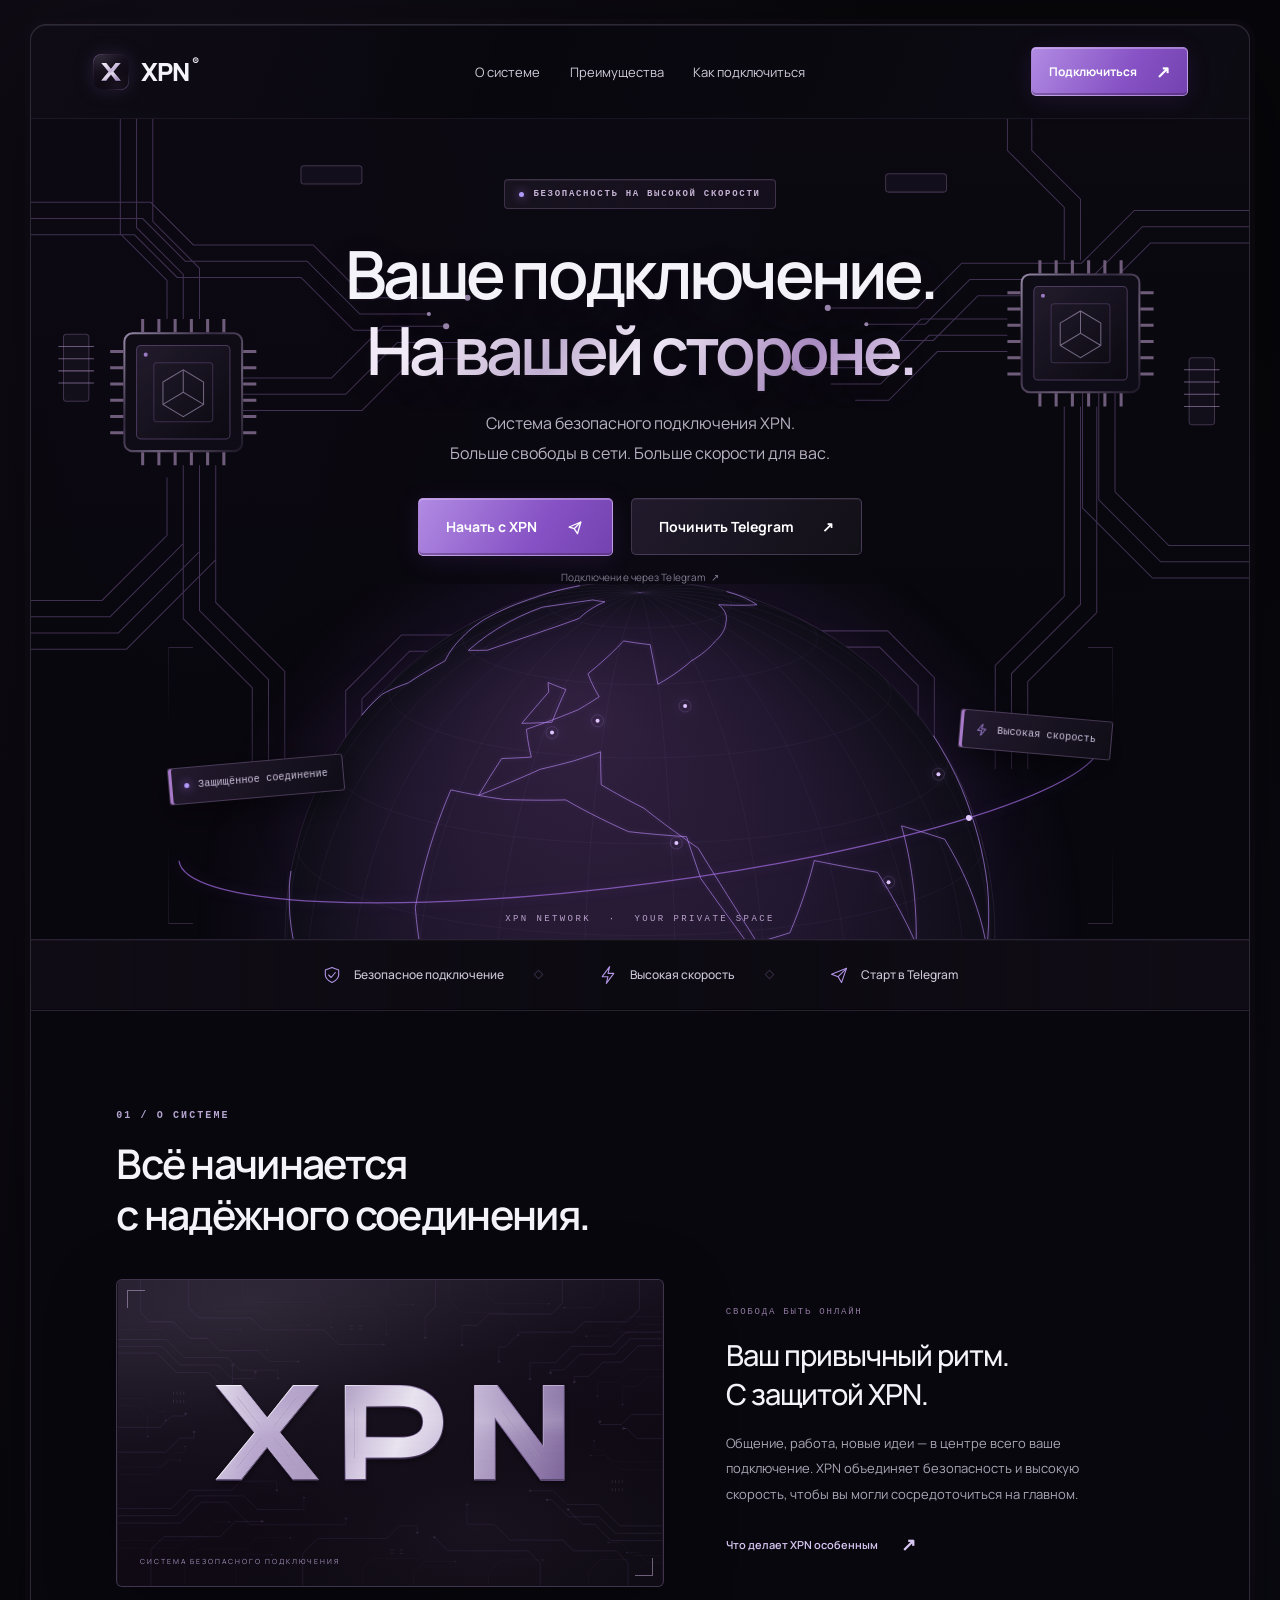
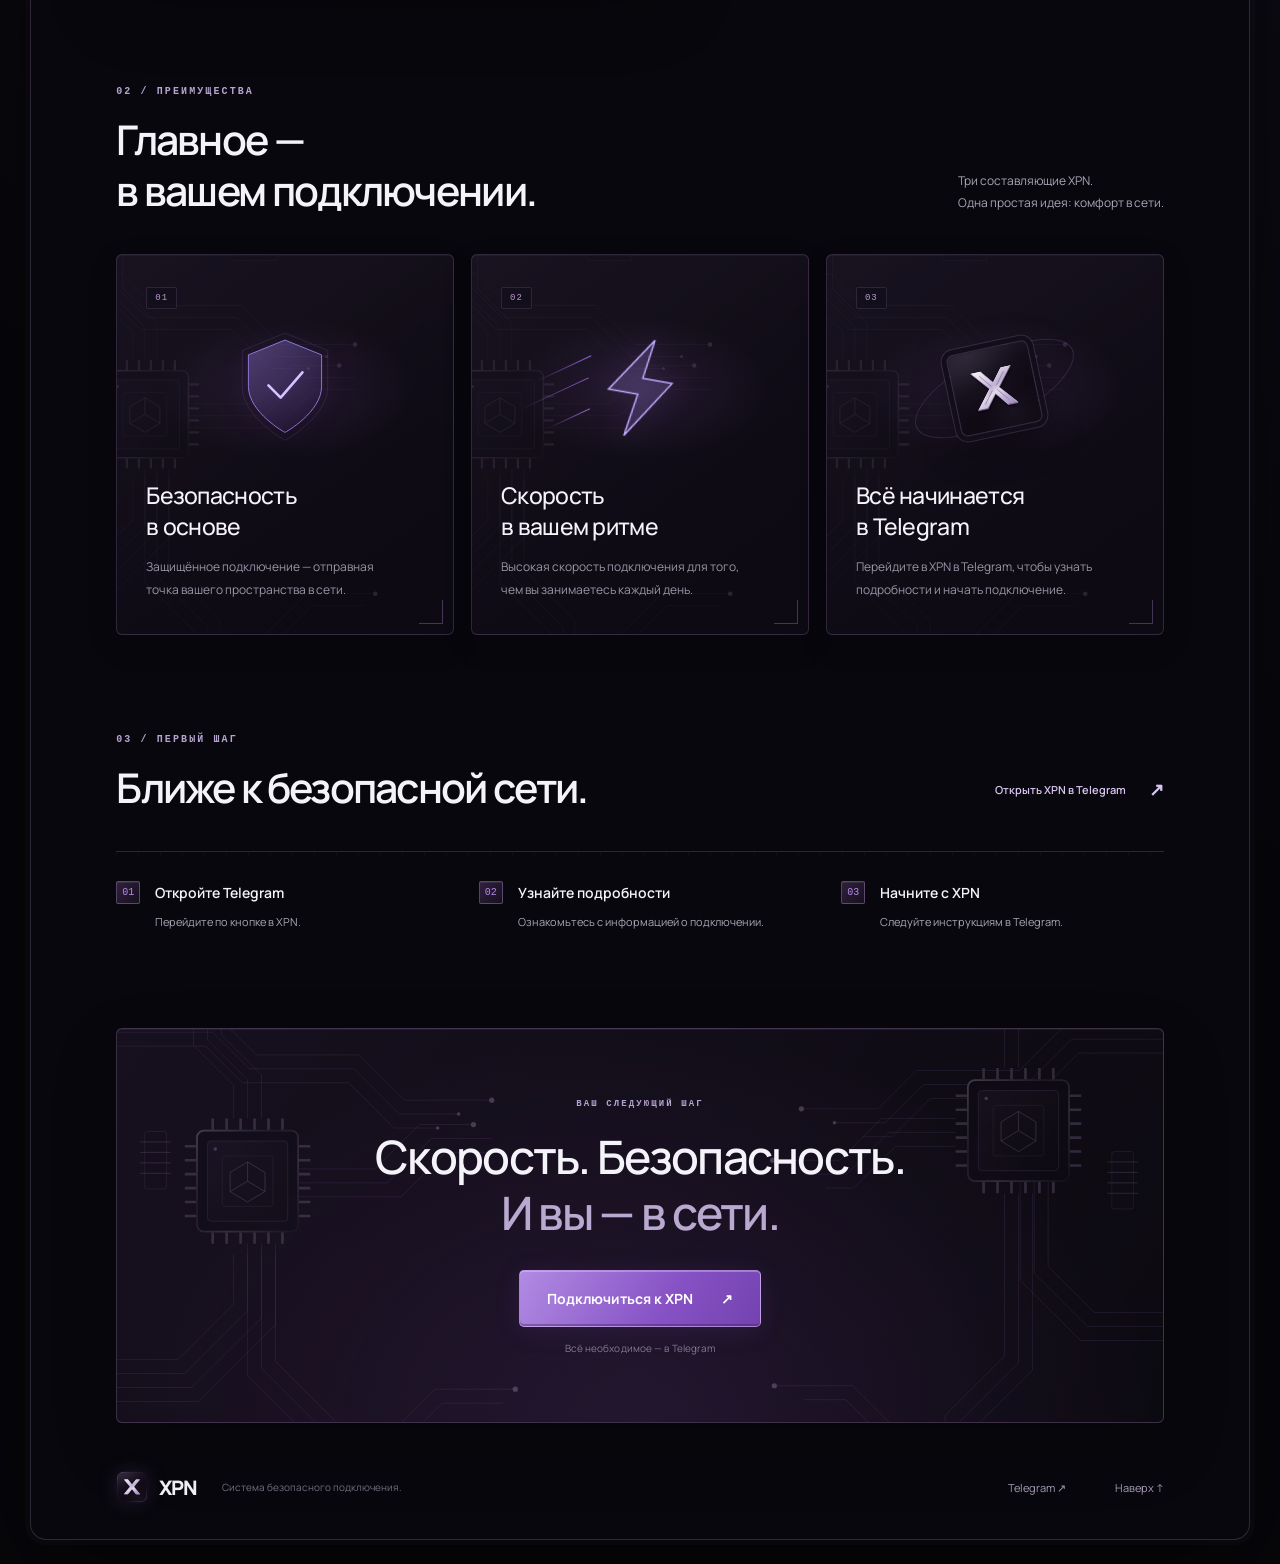
==== index.html @ 1f0e52b6 "Add titanium circuit-board styling and front-only globe orbit" ====
<!doctype html>
<html lang="ru">
<head>
  <meta charset="UTF-8">
  <meta name="viewport" content="width=device-width, initial-scale=1">
  <meta name="theme-color" content="#08080c">
  <meta name="description" content="XPN — система безопасного подключения с высокой скоростью. Узнайте больше и начните подключение в Telegram.">
  <title>XPN — безопасное подключение на высокой скорости</title>
  <link rel="icon" href="assets/xpn-icon.svg" type="image/svg+xml">
  <link rel="stylesheet" href="styles.css?v=20261101-circuit">
  <script src="app.js?v=20261101-circuit" defer></script>
</head>
<body>
  <a class="skip-link" href="#main">К содержимому</a>
  <div class="site-shell">
    <header class="header">
      <a class="brand" href="#" aria-label="XPN — на главную"><img src="assets/xpn-icon.svg" alt="" width="38" height="38"><span>XPN<span class="brand-dot">®</span></span></a>
      <nav class="nav" aria-label="Основная навигация">
        <a href="#about">О системе</a><a href="#features">Преимущества</a><a href="#start">Как подключиться</a>
      </nav>
      <a class="button button-small header-cta" href="https://t.me/XPN_PRIVATE_BOT?start=ref2_82XtyKxvrHxAdKYM02h9NQ" target="_blank" rel="noopener noreferrer">Подключиться <span aria-hidden="true">↗</span></a>
      <button class="menu-toggle" type="button" aria-expanded="false" aria-controls="mobile-nav" aria-label="Открыть меню"><span></span><span></span></button>
    </header>
    <nav id="mobile-nav" class="mobile-nav" aria-label="Мобильная навигация" hidden><a href="#about">О системе</a><a href="#features">Преимущества</a><a href="#start">Как подключиться</a><a href="https://t.me/XPN_PRIVATE_BOT?start=ref2_82XtyKxvrHxAdKYM02h9NQ" target="_blank" rel="noopener noreferrer">XPN в Telegram ↗</a></nav>
    <main id="main">
      <section class="hero" aria-labelledby="hero-title">
        <div class="hero-grid" aria-hidden="true"></div>
        <div class="hero-copy">
          <div class="eyebrow pill"><span class="status-dot"></span> БЕЗОПАСНОСТЬ НА ВЫСОКОЙ СКОРОСТИ</div>
          <h1 id="hero-title">Ваше подключение.<br><span>На вашей стороне.</span></h1>
          <p class="hero-description">Система безопасного подключения XPN.<br>Больше свободы в сети. Больше скорости для вас.</p>
          <div class="hero-actions">
          <a class="button hero-cta" href="https://t.me/XPN_PRIVATE_BOT?start=ref2_82XtyKxvrHxAdKYM02h9NQ" target="_blank" rel="noopener noreferrer">Начать с XPN <svg viewBox="0 0 24 24" fill="none" aria-hidden="true"><path d="m5 12 14-6-4 14-4-6-6-2Z" stroke="currentColor" stroke-width="1.6" stroke-linejoin="round"/><path d="m11 14 8-8" stroke="currentColor" stroke-width="1.6"/></svg></a>
          <a class="button hero-proxy-cta" href="tg://proxy?server=31.59.39.205&amp;port=443&amp;secret=ee203dc56cca8a05fd001700c13542172b6164646f6e732e6d6f7a696c6c612e6f7267">Починить Telegram <span aria-hidden="true">↗</span></a>
          </div>
          <span class="cta-caption">Подключение через Telegram <span aria-hidden="true">↗</span></span>
        </div>
        <div class="globe-scene" aria-hidden="true">
          <div class="globe-halo"></div><canvas id="globe"></canvas>
          <div class="connection-tag tag-left"><span class="status-dot"></span> Защищённое соединение</div>
          <div class="connection-tag tag-right"><svg viewBox="0 0 16 16" fill="none"><path d="m9 1-6 8h5l-1 6 6-8H8l1-6Z" stroke="currentColor" stroke-linejoin="round"/></svg> Высокая скорость</div>
          <div class="globe-coordinate">XPN NETWORK <span>·</span> YOUR PRIVATE SPACE</div>
        </div>
      </section>
      <div class="principles" aria-label="Ключевые особенности"><span><svg viewBox="0 0 24 24"><path d="M12 3 4 6v6c0 5 8 9 8 9s8-4 8-9V6l-8-3Z"/><path d="m8 12 3 3 5-6"/></svg>Безопасное подключение</span><span><svg viewBox="0 0 24 24"><path d="m14 2-9 12h7l-2 8 9-12h-7l2-8Z"/></svg>Высокая скорость</span><span><svg viewBox="0 0 24 24"><path d="m3 11 18-7-6 17-4-7-8-3Z"/><path d="m11 14 10-10"/></svg>Старт в Telegram</span></div>
      <section class="section about" id="about" aria-labelledby="about-title">
        <div class="section-heading"><span class="eyebrow">01 / О СИСТЕМЕ</span><h2 id="about-title">Всё начинается<br>с надёжного соединения.</h2></div>
        <div class="about-layout">
          <div class="brand-visual"><img src="assets/xpn-shop-telegram-16x9.svg" width="1920" height="1080" alt="Титановый логотип XPN на тёмной печатной плате с фиолетовыми акцентами" loading="lazy"><span class="visual-label">СИСТЕМА БЕЗОПАСНОГО ПОДКЛЮЧЕНИЯ</span></div>
          <div class="about-copy"><span class="small-index">СВОБОДА БЫТЬ ОНЛАЙН</span><h3>Ваш привычный ритм.<br>С защитой XPN.</h3><p>Общение, работа, новые идеи — в центре всего ваше подключение. XPN объединяет безопасность и высокую скорость, чтобы вы могли сосредоточиться на главном.</p><a class="text-link" href="#features">Что делает XPN особенным <span aria-hidden="true">↗</span></a></div>
        </div>
      </section>
      <section class="section features" id="features" aria-labelledby="features-title">
        <div class="section-top"><div><span class="eyebrow">02 / ПРЕИМУЩЕСТВА</span><h2 id="features-title">Главное —<br>в вашем подключении.</h2></div><p>Три составляющие XPN.<br>Одна простая идея: комфорт в сети.</p></div>
        <div class="feature-grid">
          <article class="feature-card"><span class="feature-number">01</span><div class="feature-art shield-art" aria-hidden="true"><svg viewBox="0 0 140 140" fill="none"><defs><linearGradient id="shield-fill" x1="35" y1="22" x2="115" y2="130" gradientUnits="userSpaceOnUse"><stop stop-color="#a38cf5" stop-opacity=".35"/><stop offset="1" stop-color="#503393" stop-opacity=".03"/></linearGradient></defs><path d="M70 15 112 32v36c0 30-42 53-42 53S28 98 28 68V32L70 15Z" fill="url(#shield-fill)" stroke="#9e80ed"/><path d="m51 67 14 14 25-29" stroke="#d4c4ff" stroke-width="3" stroke-linecap="round" stroke-linejoin="round"/><path d="m70 7 49 20v42c0 34-49 61-49 61S21 103 21 69V27L70 7Z" stroke="#695388" stroke-opacity=".3"/></svg></div><h3>Безопасность<br>в основе</h3><p>Защищённое подключение — отправная точка вашего пространства в сети.</p></article>
          <article class="feature-card"><span class="feature-number">02</span><div class="feature-art speed-art" aria-hidden="true"><span></span><span></span><span></span><svg viewBox="0 0 80 100" fill="none"><path d="M46 5 12 56h27l-6 39 35-54H41l5-36Z" fill="#a990f4" fill-opacity=".18" stroke="#baa5f7" stroke-width="1.4"/></svg></div><h3>Скорость<br>в вашем ритме</h3><p>Высокая скорость подключения для того, чем вы занимаетесь каждый день.</p></article>
          <article class="feature-card"><span class="feature-number">03</span><div class="feature-art telegram-art" aria-hidden="true"><div class="orbit-small"></div><img src="assets/xpn-icon-telegram.svg" alt="" width="80" height="80" loading="lazy"></div><h3>Всё начинается<br>в Telegram</h3><p>Перейдите в XPN в Telegram, чтобы узнать подробности и начать подключение.</p></article>
        </div>
      </section>
      <section class="section start" id="start" aria-labelledby="start-title">
        <div class="section-top"><div><span class="eyebrow">03 / ПЕРВЫЙ ШАГ</span><h2 id="start-title">Ближе к безопасной сети.</h2></div><a class="text-link" href="https://t.me/XPN_PRIVATE_BOT?start=ref2_82XtyKxvrHxAdKYM02h9NQ" target="_blank" rel="noopener noreferrer">Открыть XPN в Telegram <span aria-hidden="true">↗</span></a></div>
        <div class="steps"><div><span>01</span><h3>Откройте Telegram</h3><p>Перейдите по кнопке в XPN.</p></div><div><span>02</span><h3>Узнайте подробности</h3><p>Ознакомьтесь с информацией о подключении.</p></div><div><span>03</span><h3>Начните с XPN</h3><p>Следуйте инструкциям в Telegram.</p></div></div>
      </section>
      <section class="final-cta" aria-labelledby="final-title"><div class="cta-orbit" aria-hidden="true"></div><span class="eyebrow">ВАШ СЛЕДУЮЩИЙ ШАГ</span><h2 id="final-title">Скорость. Безопасность.<br><span>И вы — в сети.</span></h2><a class="button" href="https://t.me/XPN_PRIVATE_BOT?start=ref2_82XtyKxvrHxAdKYM02h9NQ" target="_blank" rel="noopener noreferrer">Подключиться к XPN <span aria-hidden="true">↗</span></a><span class="cta-caption">Всё необходимое — в Telegram</span></section>
    </main>
    <footer class="footer"><a class="brand" href="#" aria-label="XPN — на главную"><img src="assets/xpn-icon.svg" alt="" width="32" height="32"><span>XPN</span></a><p>Система безопасного подключения.</p><a href="https://t.me/XPNXPNXPN" target="_blank" rel="noopener noreferrer">Telegram <span aria-hidden="true">↗</span></a><a class="back-top" href="#">Наверх ↑</a></footer>
  </div>
</body>
</html>
---- styles.css ----
@import url('https://fonts.googleapis.com/css2?family=Manrope:wght@400;500;600;650;700;750;800&display=swap');
:root{color-scheme:dark;--bg:#08080c;--text:#f5f3fa;--muted:#aaa6b5;--purple:#9365f7;--line:rgba(255,255,255,.1)}
*{box-sizing:border-box}html{scroll-behavior:smooth;scroll-padding-top:35px}body{margin:0;background:var(--bg);color:var(--text);font-family:Manrope,Arial,sans-serif;font-size:15px;-webkit-font-smoothing:antialiased;background-image:radial-gradient(ellipse 50% 20% at 0 9%,#5b326024,transparent 75%),radial-gradient(ellipse 35% 25% at 100% 13%,#603d8c26,transparent 70%)}a{color:inherit;text-decoration:none}button{font:inherit}a,button{-webkit-tap-highlight-color:transparent}a:focus-visible,button:focus-visible{outline:2px solid #c9b3ff;outline-offset:6px}::selection{background:#7548b8;color:white}.site-shell{max-width:1456px;margin:28px auto;border:1px solid #ffffff30;border-radius:24px;overflow:hidden;background:#08080ce8}.header{height:94px;padding:0 5%;display:flex;align-items:center;justify-content:space-between;gap:26px;position:relative;z-index:5}.brand{display:inline-flex;align-items:center;gap:11px;font-size:25px;letter-spacing:-1px;font-weight:800}.brand img{object-fit:contain}.brand-dot{font-size:11px;vertical-align:top;margin-left:3px;letter-spacing:0}.nav{display:flex;gap:34px;font-size:13px;color:#d0cbd9}.nav a,.footer a,.text-link{transition:color .2s}.nav a:hover,.footer a:hover,.text-link:hover{color:#b99afa}.button{display:inline-flex;align-items:center;justify-content:center;gap:28px;padding:18px 27px;border:1px solid #b28aff;border-radius:9px;background:linear-gradient(115deg,#a271fc,#7944df);color:white;font-size:14px;font-weight:700;box-shadow:inset 0 1px #ffffff30,0 5px 35px #7139c624;transition:transform .2s,box-shadow .2s,background .2s;position:relative;z-index:1}.button:hover{transform:translateY(-2px);box-shadow:0 7px 36px #9866ff42;background:linear-gradient(115deg,#b486ff,#8954e8)}.button svg{width:20px;height:20px}.button-small{padding:12px 17px;font-size:12px;gap:19px;border-radius:7px}.button-small span{font-size:17px}.menu-toggle{display:none}.hero{position:relative;overflow:hidden;text-align:center;padding-top:51px;isolation:isolate}.hero:before{content:"";position:absolute;z-index:-1;inset:0;background:radial-gradient(ellipse 30% 27% at 18% 19%,#8a6aa320,transparent),radial-gradient(ellipse 35% 28% at 80% 35%,#7642c322,transparent)}.hero-grid{position:absolute;inset:0;z-index:-1;opacity:.45;background-image:linear-gradient(#a283c112 1px,transparent 1px),linear-gradient(90deg,#a283c112 1px,transparent 1px);background-size:82px 82px;mask-image:radial-gradient(ellipse at 50% 55%,black 0,transparent 76%)}.hero-copy{position:relative;z-index:2}.eyebrow{font-size:10px;font-weight:700;letter-spacing:2.1px;color:#b6a4d0;display:block}.pill{display:inline-flex;align-items:center;gap:9px;border:1px solid #b594e62b;padding:9px 14px;border-radius:30px;background:#20162960;font-size:9px;letter-spacing:1.7px}.status-dot{display:inline-block;width:5px;height:5px;flex-shrink:0;border-radius:100%;background:#b09afa;box-shadow:0 0 10px #ad79ff}.hero h1{margin:27px 20px 20px;font-size:clamp(43px,5.2vw,75px);letter-spacing:-3.7px;line-height:1.14;font-weight:650}.hero h1 span{background:linear-gradient(100deg,#eae4f5 15%,#c6b1e9 90%);background-clip:text;color:transparent}.hero-description{color:#b8b3c2;font-size:16px;line-height:1.9;margin:0 20px 26px;font-weight:400}.hero-cta{gap:28px}.cta-caption{display:block;font-size:10px;color:#827c90;margin-top:14px;letter-spacing:.1px}.cta-caption span{margin-left:4px}.globe-scene{height:355px;max-width:1050px;margin:0 auto;position:relative;z-index:1;pointer-events:none}.globe-halo{position:absolute;left:50%;top:3%;width:73%;height:120%;transform:translateX(-50%);background:radial-gradient(ellipse,#6d3acb2b 0,#542c7f12 50%,transparent 70%);filter:blur(15px)}#globe{position:absolute;width:100%;height:100%;inset:0;display:block}.connection-tag{position:absolute;display:flex;gap:9px;align-items:center;border:1px solid #ad8ade30;border-radius:7px;background:#111017bd;backdrop-filter:blur(10px);font-size:10px;color:#d0c6e1;padding:12px 15px;box-shadow:0 10px 35px #0008}.tag-left{left:5%;top:50%;transform:rotate(-5deg)}.tag-right{right:5%;top:37%;transform:rotate(5deg)}.connection-tag svg{width:13px;height:13px;color:#b596f5}.globe-coordinate{position:absolute;bottom:15px;left:0;width:100%;font-size:8px;letter-spacing:2.4px;color:#9b81b5}.globe-coordinate span{margin:0 10px;color:#b39bcf}.principles{border-block:1px solid var(--line);display:flex;justify-content:center;gap:8%;padding:25px 20px;background:#0e0b1590;position:relative;z-index:3}.principles>span{display:flex;align-items:center;gap:12px;font-size:12px;font-weight:500;color:#cdc7d8}.principles svg{width:20px;height:20px;fill:none;stroke:#b194e5;stroke-width:1.3;stroke-linecap:round;stroke-linejoin:round}.section{padding:99px 7% 0;scroll-margin-top:20px}.section h2{font-size:clamp(29px,3.2vw,43px);line-height:1.25;letter-spacing:-1.7px;font-weight:600;margin:17px 0 0}.section-heading{margin-bottom:39px}.about-layout{display:grid;grid-template-columns:1.25fr 1fr;gap:62px;align-items:center}.brand-visual{border:1px solid #98b6ce20;border-radius:14px;position:relative;overflow:hidden;background:#0c131a}.brand-visual img{width:100%;height:auto;display:block}.visual-label{position:absolute;bottom:20px;left:23px;color:#7f979d;font-size:7px;letter-spacing:2px}.small-index{font-size:9px;letter-spacing:1.8px;color:#8f789f}.about-copy h3{font-size:29px;line-height:1.35;font-weight:500;letter-spacing:-1px;margin:17px 0}.about-copy p{color:var(--muted);font-size:13px;line-height:1.95;max-width:370px}.text-link{display:inline-flex;gap:23px;align-items:center;font-size:11px;font-weight:600;color:#d7c6f2;padding:12px 0}.text-link span{font-size:18px}.section-top{display:flex;align-items:end;justify-content:space-between;gap:30px;margin-bottom:38px}.section-top>p{font-size:12px;color:var(--muted);line-height:1.8;margin:0 0 3px}.feature-grid{display:grid;grid-template-columns:repeat(3,1fr);gap:17px}.feature-card{position:relative;padding:29px 29px 32px;border:1px solid var(--line);border-radius:13px;background:linear-gradient(150deg,#18131e80,#0d0b1000 85%)}.feature-number{font-size:9px;letter-spacing:1px;color:#6d617b}.feature-art{height:154px;position:relative;display:flex;align-items:center;justify-content:center;margin:2px 0 15px;background:radial-gradient(ellipse,#7e43cf17,transparent 67%)}.shield-art>svg{width:122px;height:122px;filter:drop-shadow(0 6px 16px #8c46d520)}.feature-card h3{font-size:23px;line-height:1.35;font-weight:500;letter-spacing:-.7px;margin:0 0 14px}.feature-card p{font-size:12px;line-height:1.9;color:#9c95a7;margin:0;max-width:260px}.speed-art>svg{height:110px;transform:rotate(10deg);filter:drop-shadow(0 0 12px #a27af64d)}.speed-art>span{position:absolute;width:46px;height:1px;left:15%;background:linear-gradient(90deg,transparent,#9064cf);transform:rotate(-25deg)}.speed-art>span:nth-child(1){top:37%;left:12%;width:60px}.speed-art>span:nth-child(2){top:53%;left:6%;width:74px}.speed-art>span:nth-child(3){top:69%;left:16%}.telegram-art img{width:83px;height:83px;border-radius:19px;transform:rotate(-12deg);box-shadow:0 8px 24px #0006;border:1px solid #afa1c42b}.orbit-small{position:absolute;width:175px;height:67px;border:1px solid #79529650;border-radius:50%;transform:rotate(-27deg)}.steps{display:grid;grid-template-columns:repeat(3,1fr);gap:40px;border-top:1px solid var(--line);padding-top:27px}.steps>div{position:relative;padding-left:39px}.steps>div>span{position:absolute;left:0;top:2px;font-size:10px;color:#b58be7;border:1px solid #8960ad55;padding:5px;border-radius:5px}.steps h3{font-size:14px;font-weight:600;margin:4px 0 10px}.steps p{font-size:11px;line-height:1.8;color:var(--muted);margin:0}.final-cta{text-align:center;position:relative;overflow:hidden;margin:96px 7% 0;padding:70px 15px 67px;border:1px solid #aa80e32b;border-radius:16px;background:radial-gradient(ellipse at 50% 100%,#66319740,transparent 70%),linear-gradient(120deg,#14101b,#0e0b14);isolation:isolate}.final-cta h2{font-size:clamp(31px,3.6vw,48px);line-height:1.22;font-weight:550;letter-spacing:-1.7px;margin:20px 0 29px}.final-cta h2 span{color:#b9a8cf}.final-cta .eyebrow{font-size:9px}.cta-orbit{position:absolute;z-index:-1;width:120%;height:140px;border:1px solid #9b66df17;border-radius:50%;left:-10%;top:37%;transform:rotate(-20deg)}.cta-orbit:after{content:"";position:absolute;inset:20px -40px -20px;border:1px solid #9b66df0e;border-radius:50%}.footer{display:flex;align-items:center;gap:25px;padding:47px 7% 35px}.footer .brand{font-size:20px}.footer p{color:#777080;font-size:10px;margin-right:auto}.footer>a:not(.brand){font-size:11px;color:#aba0bb}.footer .back-top{margin-left:24px}.skip-link{position:fixed;top:-100px;left:20px;background:#9262dc;padding:12px;z-index:100}.skip-link:focus{top:10px}.mobile-nav[hidden]{display:none}
@media(min-width:1550px){.site-shell{margin:38px auto}.hero{padding-top:63px}.globe-scene{height:385px}}
@media(max-width:1500px){.site-shell{margin:24px 30px}}
@media(max-width:1050px){.nav{gap:22px;font-size:11px}.header{padding-inline:5%}.hero h1{font-size:60px;letter-spacing:-2.8px}.about-layout{gap:32px}.about-copy h3{font-size:25px}.feature-card{padding:25px 22px}.section{padding-top:80px}.section h2{font-size:36px}.feature-card h3{font-size:21px}.globe-scene{height:330px}.tag-left{left:3%}.tag-right{right:3%}.principles{gap:6%}.principles>span{font-size:10px}.steps{gap:20px}.steps h3{font-size:12px}}
@media(max-width:760px){.site-shell{margin:12px;border-radius:18px}.header{height:77px;padding-inline:21px;gap:15px}.brand{font-size:23px;gap:8px}.brand img{width:33px;height:33px}.nav{display:none}.header-cta{margin-left:auto;padding:10px 12px;font-size:10px;gap:10px}.menu-toggle{display:flex;flex-direction:column;align-items:center;justify-content:center;gap:6px;background:none;color:white;border:1px solid #ffffff20;border-radius:7px;width:35px;height:35px;cursor:pointer;padding:7px}.menu-toggle span{width:16px;height:1px;background:currentColor;transition:transform .2s}.menu-toggle[aria-expanded="true"] span:first-child{transform:translateY(3.5px) rotate(45deg)}.menu-toggle[aria-expanded="true"] span:last-child{transform:translateY(-3.5px) rotate(-45deg)}.mobile-nav{display:flex;flex-direction:column;gap:0;border-block:1px solid var(--line);padding:8px 23px 14px;background:#100c17}.mobile-nav a{padding:12px 0;font-size:13px}.hero{padding-top:35px}.pill{font-size:7px;letter-spacing:1.05px;padding:8px 10px;gap:7px}.hero h1{font-size:clamp(33px,7.2vw,51px);letter-spacing:-1.8px;margin:24px 12px 19px;line-height:1.2}.hero-description{font-size:12px;line-height:1.9;margin-inline:12px;margin-bottom:23px}.button{padding:15px 21px;font-size:12px;gap:24px}.header-cta{padding:10px 12px;font-size:10px;gap:10px}.cta-caption{font-size:9px;margin-top:12px}.globe-scene{height:268px;margin-top:6px;width:130%;max-width:none;left:-15%}.connection-tag{font-size:7px;padding:8px 9px;gap:6px;border-radius:5px}.tag-left{top:52%;left:13%}.tag-right{top:34%;right:13%}.globe-coordinate{bottom:14px;font-size:6px;letter-spacing:1.6px}.principles{gap:10px;padding:19px 12px;justify-content:space-around;align-items:start}.principles>span{font-size:8px;line-height:1.6;gap:6px;flex-direction:column;text-align:center}.principles svg{width:18px;height:18px}.section{padding:64px 23px 0}.eyebrow{font-size:8px;letter-spacing:1.7px}.section h2{font-size:30px;letter-spacing:-1.3px;margin-top:15px}.section-heading{margin-bottom:27px}.about-layout{grid-template-columns:1fr;gap:29px}.about-copy h3{font-size:25px;margin:13px 0}.about-copy p{font-size:12px;max-width:100%;margin-bottom:10px}.visual-label{font-size:6px;left:16px;bottom:15px;letter-spacing:1.6px}.section-top{display:block;margin-bottom:28px}.section-top>p{margin-top:17px;font-size:11px}.feature-grid{grid-template-columns:1fr;gap:13px}.feature-card{padding:24px;min-height:206px;overflow:hidden}.feature-number{display:block;margin-bottom:28px}.feature-art{position:absolute;right:8px;top:22px;width:42%;height:130px;margin:0}.feature-card h3{font-size:22px;max-width:60%;margin:0 0 14px;position:relative}.feature-card p{font-size:11px;max-width:87%;position:relative}.shield-art>svg{width:90px;height:105px}.speed-art>svg{height:86px}.speed-art>span{width:35px!important;left:0!important}.telegram-art img{width:65px;height:65px}.orbit-small{width:120px;height:47px}.steps{grid-template-columns:1fr;gap:25px;padding-top:24px}.steps>div{padding-left:45px}.steps h3{font-size:14px}.steps p{font-size:11px}.start .text-link{margin-top:12px}.final-cta{margin:62px 20px 0;padding:50px 10px;border-radius:12px}.final-cta h2{font-size:30px;letter-spacing:-1.3px;margin:20px 0 25px}.final-cta .eyebrow{font-size:7px}.footer{padding:32px 23px 27px;gap:18px;flex-wrap:wrap}.footer p{width:calc(100% - 110px);margin:0;font-size:9px}.footer .brand{font-size:21px}.footer>a:not(.brand){font-size:10px}.footer .back-top{margin-left:auto}.footer .brand img{width:29px;height:29px}}
@media(prefers-reduced-motion:reduce){html{scroll-behavior:auto}*,*:before,*:after{transition:none!important;animation:none!important}}

/* Preserve SVG proportions and keep illustrations clear at small widths. */
.brand img{aspect-ratio:1;flex-shrink:0}.brand-visual{aspect-ratio:16/9;border-color:#a589d42b;background:#100c18}.brand-visual img{height:100%;object-fit:contain}.visual-label{color:#a590bd}.telegram-art img{object-fit:contain;aspect-ratio:1}.feature-art>svg{display:block;max-width:100%}
@media(max-width:760px){.feature-card h3{font-size:clamp(18px,5.5vw,22px);max-width:65%}.feature-art{width:32%;right:12px}.feature-card p{max-width:100%}.telegram-art img{width:64px;height:64px}}

/* Equal side columns keep the navigation on the page's true centerline. */
@media(min-width:761px){
  .header{display:grid;grid-template-columns:minmax(0,1fr) auto minmax(0,1fr);gap:16px}
  .header>.brand{justify-self:start}
  .header-cta{justify-self:end;white-space:nowrap}
  .nav{justify-self:center;align-items:center;gap:clamp(18px,2.3vw,34px)}
  .nav a{display:inline-flex;align-items:center;justify-content:center;min-height:44px;line-height:20px;white-space:nowrap}
}

.hero-actions{display:flex;justify-content:center;align-items:center;gap:16px;flex-wrap:wrap;margin:0 20px}
.hero-proxy-cta{background:linear-gradient(115deg,#191522,#100e16);border-color:#ffffff35;box-shadow:inset 0 1px #ffffff14}
.hero-proxy-cta:hover{background:linear-gradient(115deg,#292039,#17131f);border-color:#b28aff}

/* Titanium hardware surfaces and etched circuit paths. */
:root{--bg:#07070b;--line:rgba(174,143,207,.17)}
body{background-color:#07070b;background-image:radial-gradient(ellipse at 15% 5%,#38234538,transparent 45%),radial-gradient(ellipse at 95% 45%,#211b3b33,transparent 45%)}
.site-shell{border-color:#b8a4cc36;border-radius:16px;background:#09080edb;box-shadow:0 0 0 5px #17121d45,0 35px 120px #0008,inset 0 1px #e7dcf818}
.header{border-bottom:1px solid #aa88c51a;background:linear-gradient(110deg,#b59dc308,transparent 40%,#8060a00a)}
.brand img{filter:drop-shadow(0 0 9px #a077d02b)}
.nav a{position:relative}
.nav a:after{content:"";position:absolute;bottom:2px;left:50%;width:0;height:1px;background:#c6a0f3;box-shadow:0 0 9px #b47fee;transition:width .25s,left .25s}
.nav a:hover:after{width:100%;left:0}
.hero{padding-top:60px}
.hero:before{background:radial-gradient(ellipse 36% 45% at 50% 85%,#76449c24,transparent 85%),linear-gradient(180deg,#19111f33,transparent 65%)}
.hero-grid{background-image:url('assets/circuit-board.svg');background-size:100% auto;background-position:center top;background-repeat:no-repeat;opacity:.8;mask-image:linear-gradient(#000 0%,#000 70%,transparent 100%)}
.hero h1{font-weight:600;text-shadow:0 2px 0 #d9cce508,0 12px 60px #a679ce15}
.hero h1 span{background-image:linear-gradient(120deg,#f3edf8 12%,#c1b0d1 36%,#f4eff9 51%,#a78bbf 78%,#e7d9f3);background-clip:text}
.pill{border-radius:4px;border-color:#a68abe45;background:linear-gradient(110deg,#a687b916,#17101fd9);box-shadow:inset 0 1px #ffffff0d;color:#c4b2d4}
.eyebrow,.small-index,.feature-number,.globe-coordinate{font-family:Consolas,'Courier New',monospace}
.button{border-radius:5px;background:linear-gradient(120deg,#b18be3,#8651c4 62%,#7443b0);border-color:#d3b4f18c;box-shadow:inset 0 1px #f7e9ff50,inset 0 -2px #35204460,0 4px 24px #8b4bce25}
.button:hover{background:linear-gradient(120deg,#c09be9,#9b66d8 62%,#8550be);box-shadow:inset 0 1px #fff6,0 7px 30px #aa6ae13b}
.hero-actions{gap:18px;padding-top:3px}
.hero-proxy-cta{border-color:#aa8cc14d;background:linear-gradient(120deg,#211a2c,#121017);box-shadow:inset 0 1px #d8c2ef12}
.hero-proxy-cta:hover{background:linear-gradient(120deg,#30253f,#1d1627)}
.globe-scene:before{content:"";position:absolute;inset:18% 5% 4%;border-inline:1px solid #c49bdf1c;background:linear-gradient(#ac83ce3d,#ac83ce3d) left top/24px 1px no-repeat,linear-gradient(#ac83ce3d,#ac83ce3d) right top/24px 1px no-repeat,linear-gradient(#ac83ce3d,#ac83ce3d) left bottom/24px 1px no-repeat,linear-gradient(#ac83ce3d,#ac83ce3d) right bottom/24px 1px no-repeat;mask-image:linear-gradient(#000,transparent 30%,transparent 70%,#000)}
.connection-tag{border-radius:3px;background:linear-gradient(120deg,#251b31eb,#100d17eb);border-color:#ad8cc350;box-shadow:inset 3px 0 #a879c9,0 10px 30px #0006;font-family:Consolas,'Courier New',monospace;letter-spacing:.2px}
.globe-coordinate{color:#baa2cc;font-size:9px}
.principles{background:linear-gradient(90deg,#1b142066,#0c0a11,#1b142066);box-shadow:inset 0 1px #e6d3f508,inset 0 -1px #0008}
.principles>span{position:relative}
.principles>span:after{content:"";height:5px;width:5px;border:1px solid #9c7ab747;position:absolute;right:-38px;transform:rotate(45deg)}
.principles>span:last-child:after{display:none}
.brand-visual{border-radius:6px;border-color:#b195c74d;box-shadow:0 15px 70px #0005,inset 0 0 0 4px #cab4da08}
.brand-visual:after{content:"";position:absolute;inset:10px;pointer-events:none;background:linear-gradient(#cbb4dd,#cbb4dd) left top/18px 1px no-repeat,linear-gradient(#cbb4dd,#cbb4dd) left top/1px 18px no-repeat,linear-gradient(#cbb4dd,#cbb4dd) right bottom/18px 1px no-repeat,linear-gradient(#cbb4dd,#cbb4dd) right bottom/1px 18px no-repeat;opacity:.5}
.feature-card{isolation:isolate;overflow:hidden;border-radius:6px;border-color:#aa8bc037;background:linear-gradient(145deg,#201828b8,#0d0a13 80%);box-shadow:inset 0 1px #dcc8ed0c,0 10px 30px #0002;transition:border-color .25s,transform .25s,box-shadow .25s}
.feature-card:before{content:"";position:absolute;inset:0;background:url('assets/circuit-board.svg') 15% 42%/900px auto;opacity:.17;pointer-events:none;z-index:-1}
.feature-card:after{content:"";position:absolute;right:10px;bottom:10px;width:23px;height:23px;border-right:1px solid #a783c75c;border-bottom:1px solid #a783c75c;pointer-events:none}
.feature-card:hover{transform:translateY(-4px);border-color:#b08dd578;box-shadow:inset 0 1px #dcc8ed1c,0 15px 40px #0005}
.feature-number{display:inline-block;padding:5px 8px;border:1px solid #b08dc02b;border-radius:2px;color:#b79cc9;background:#110d1880}
.feature-art{background:radial-gradient(ellipse,#a56ad521,transparent 65%)}
.telegram-art img{border-radius:7px;box-shadow:0 0 0 5px #120d1a,0 0 0 6px #9a7caf3b,0 12px 35px #0008}
.steps{border-top-color:#aa8bc03a;background:linear-gradient(90deg,#b292c70e 1px,transparent 1px) 0 0/22px 3px repeat-x}
.steps>div>span{border-radius:2px;border-color:#b593ca60;background:linear-gradient(130deg,#30203e,#17101f);box-shadow:inset 0 1px #ffffff15;font-family:Consolas,monospace}
.final-cta{border-radius:6px;border-color:#b08bc247;background:radial-gradient(ellipse at 50% 100%,#73409830,transparent 70%),linear-gradient(120deg,#17101f,#0c0a11);box-shadow:inset 0 1px #decced12,0 25px 65px #0003}
.final-cta:before{content:"";position:absolute;inset:0;background:url('assets/circuit-board.svg') center/cover;opacity:.3;z-index:-1;pointer-events:none}
.cta-orbit{opacity:.25}
.status-dot{animation:signal-glow 3.5s ease-in-out infinite}
@keyframes signal-glow{0%,100%{box-shadow:0 0 6px #ad79ff80}50%{box-shadow:0 0 14px #c5a0ff}}
@media(max-width:1050px){.hero-grid{background-size:auto 610px;opacity:.55}.principles>span:after{right:-25px}}
@media(max-width:760px){
 .site-shell{border-radius:10px}.hero{padding-top:35px}.hero-grid{background-size:auto 500px;opacity:.35;mask-image:linear-gradient(#000 0%,#000 55%,transparent)}
 .hero-actions{gap:16px;margin-inline:24px}.hero-actions .button{min-width:210px}.hero h1{font-size:clamp(33px,7.2vw,51px)}
 .principles>span:after{display:none}.feature-number{padding:3px 6px;margin-bottom:20px}.connection-tag{letter-spacing:0}.globe-coordinate{font-size:6px}
 .feature-card:hover{transform:none}.feature-card:before{opacity:.13}.brand-visual{border-radius:5px}
}
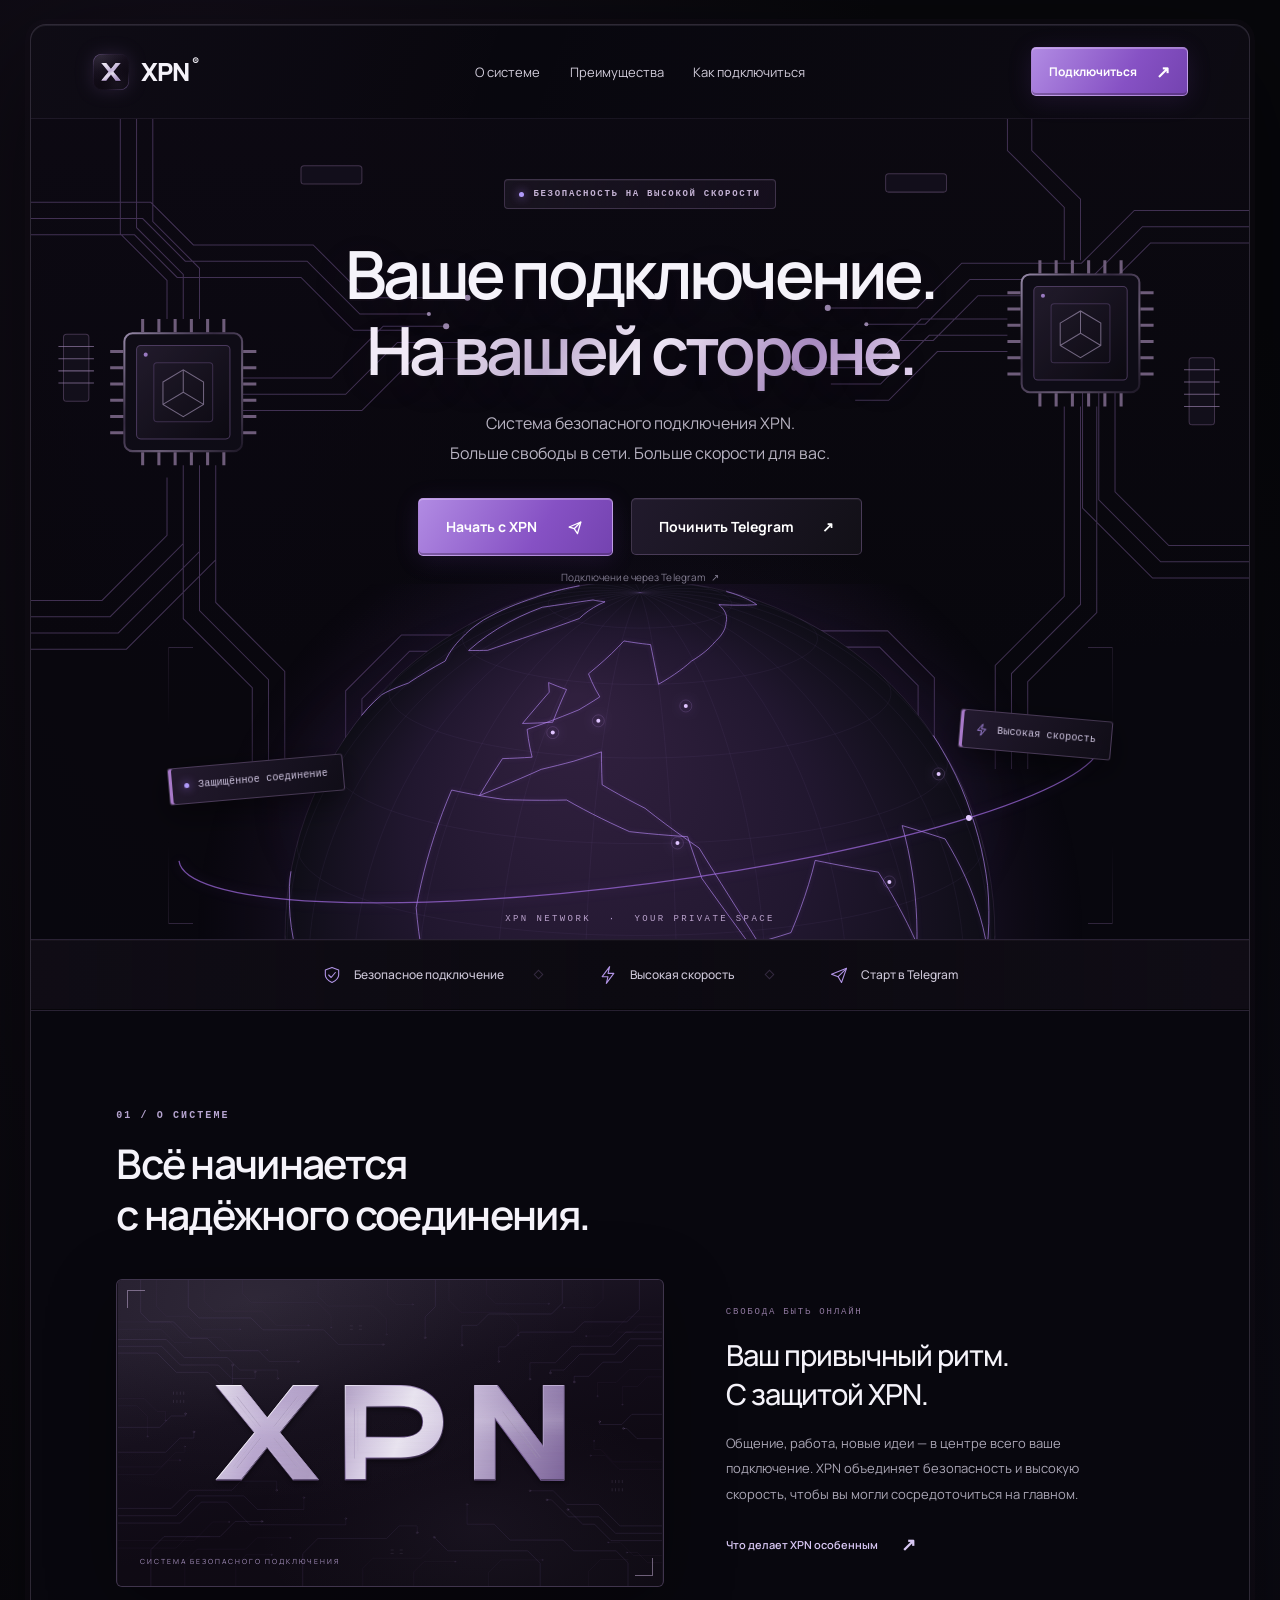
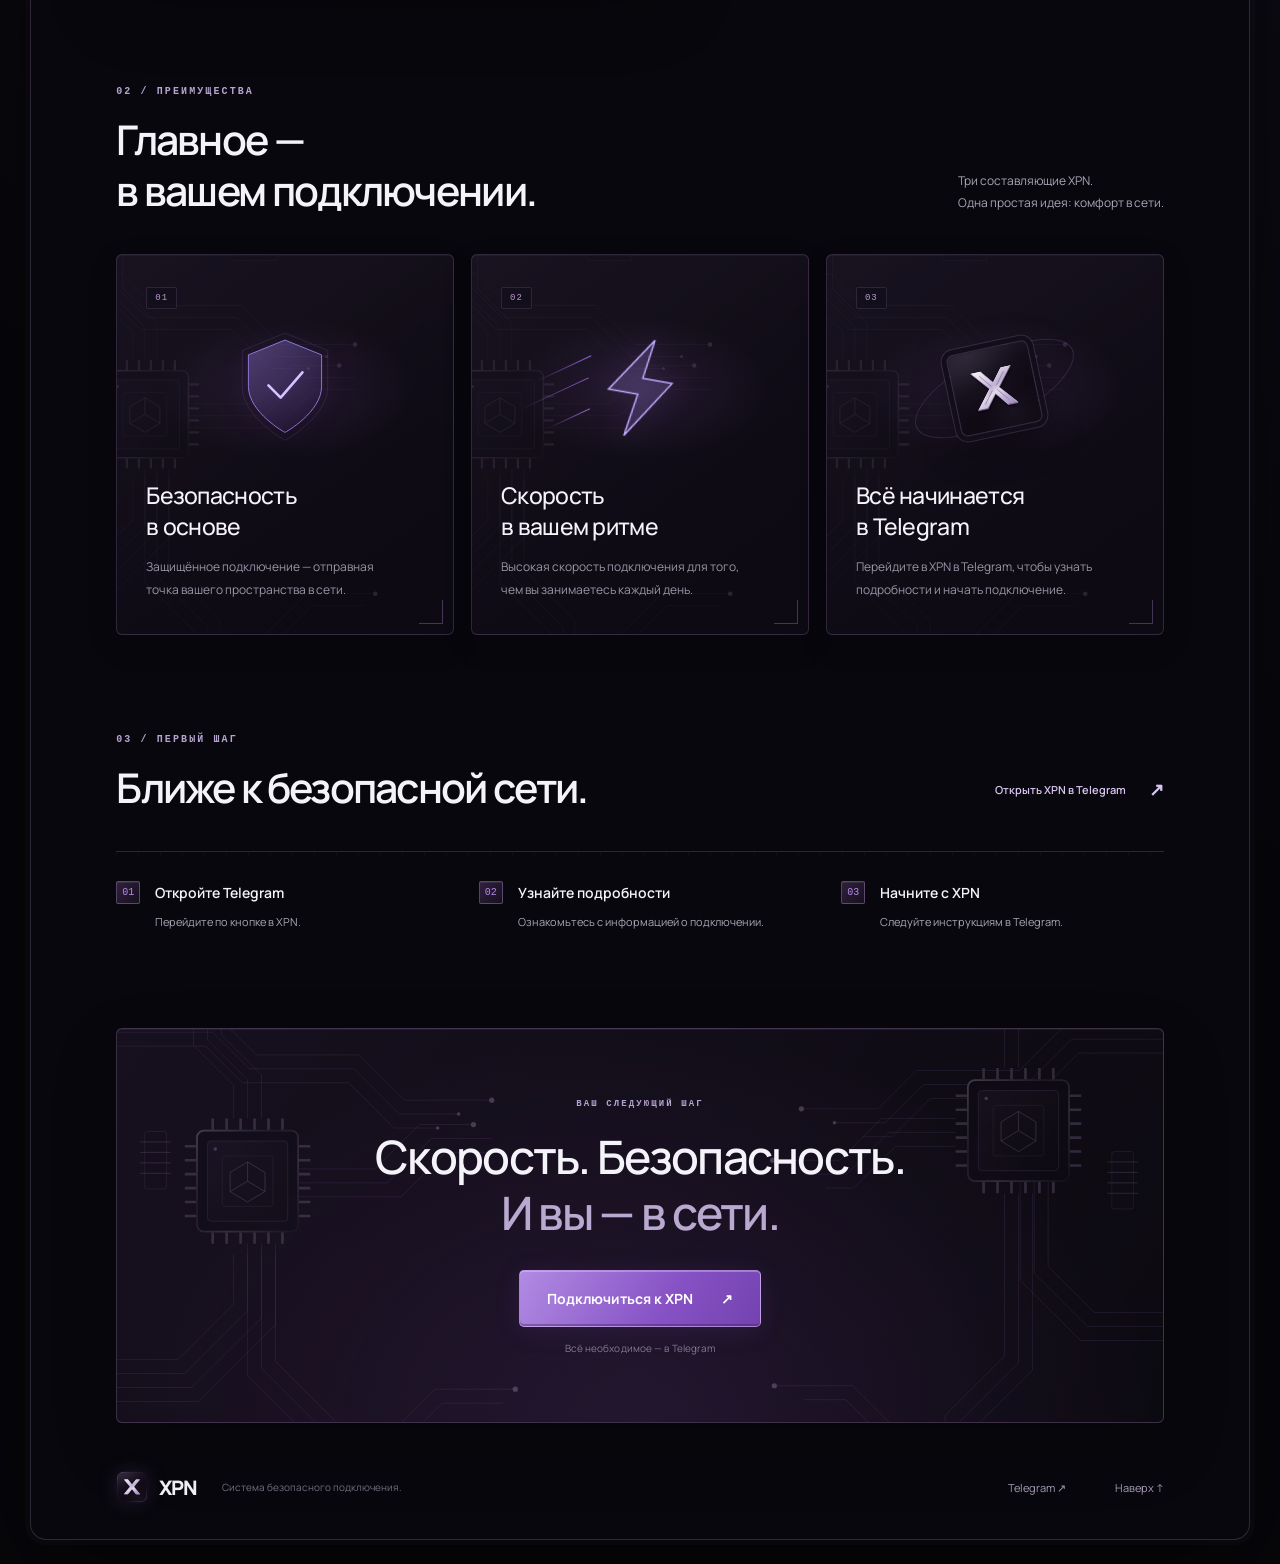
==== commit 179a0ac0: "Refresh stylesheet for header button sizing" ====
--- a/index.html
+++ b/index.html
@@ -7,7 +7,7 @@
   <meta name="description" content="XPN — система безопасного подключения с высокой скоростью. Узнайте больше и начните подключение в Telegram.">
   <title>XPN — безопасное подключение на высокой скорости</title>
   <link rel="icon" href="assets/xpn-icon.svg" type="image/svg+xml">
-  <link rel="stylesheet" href="styles.css?v=20261101-circuit">
+  <link rel="stylesheet" href="styles.css?v=20261101-header35">
   <script src="app.js?v=20261101-circuit" defer></script>
 </head>
 <body>
--- a/styles.css
+++ b/styles.css
@@ -75,3 +75,5 @@
  .principles>span:after{display:none}.feature-number{padding:3px 6px;margin-bottom:20px}.connection-tag{letter-spacing:0}.globe-coordinate{font-size:6px}
  .feature-card:hover{transform:none}.feature-card:before{opacity:.13}.brand-visual{border-radius:5px}
 }
+
+@media(max-width:760px){.header-cta{height:35px;min-height:35px;padding-block:0;align-self:center}}
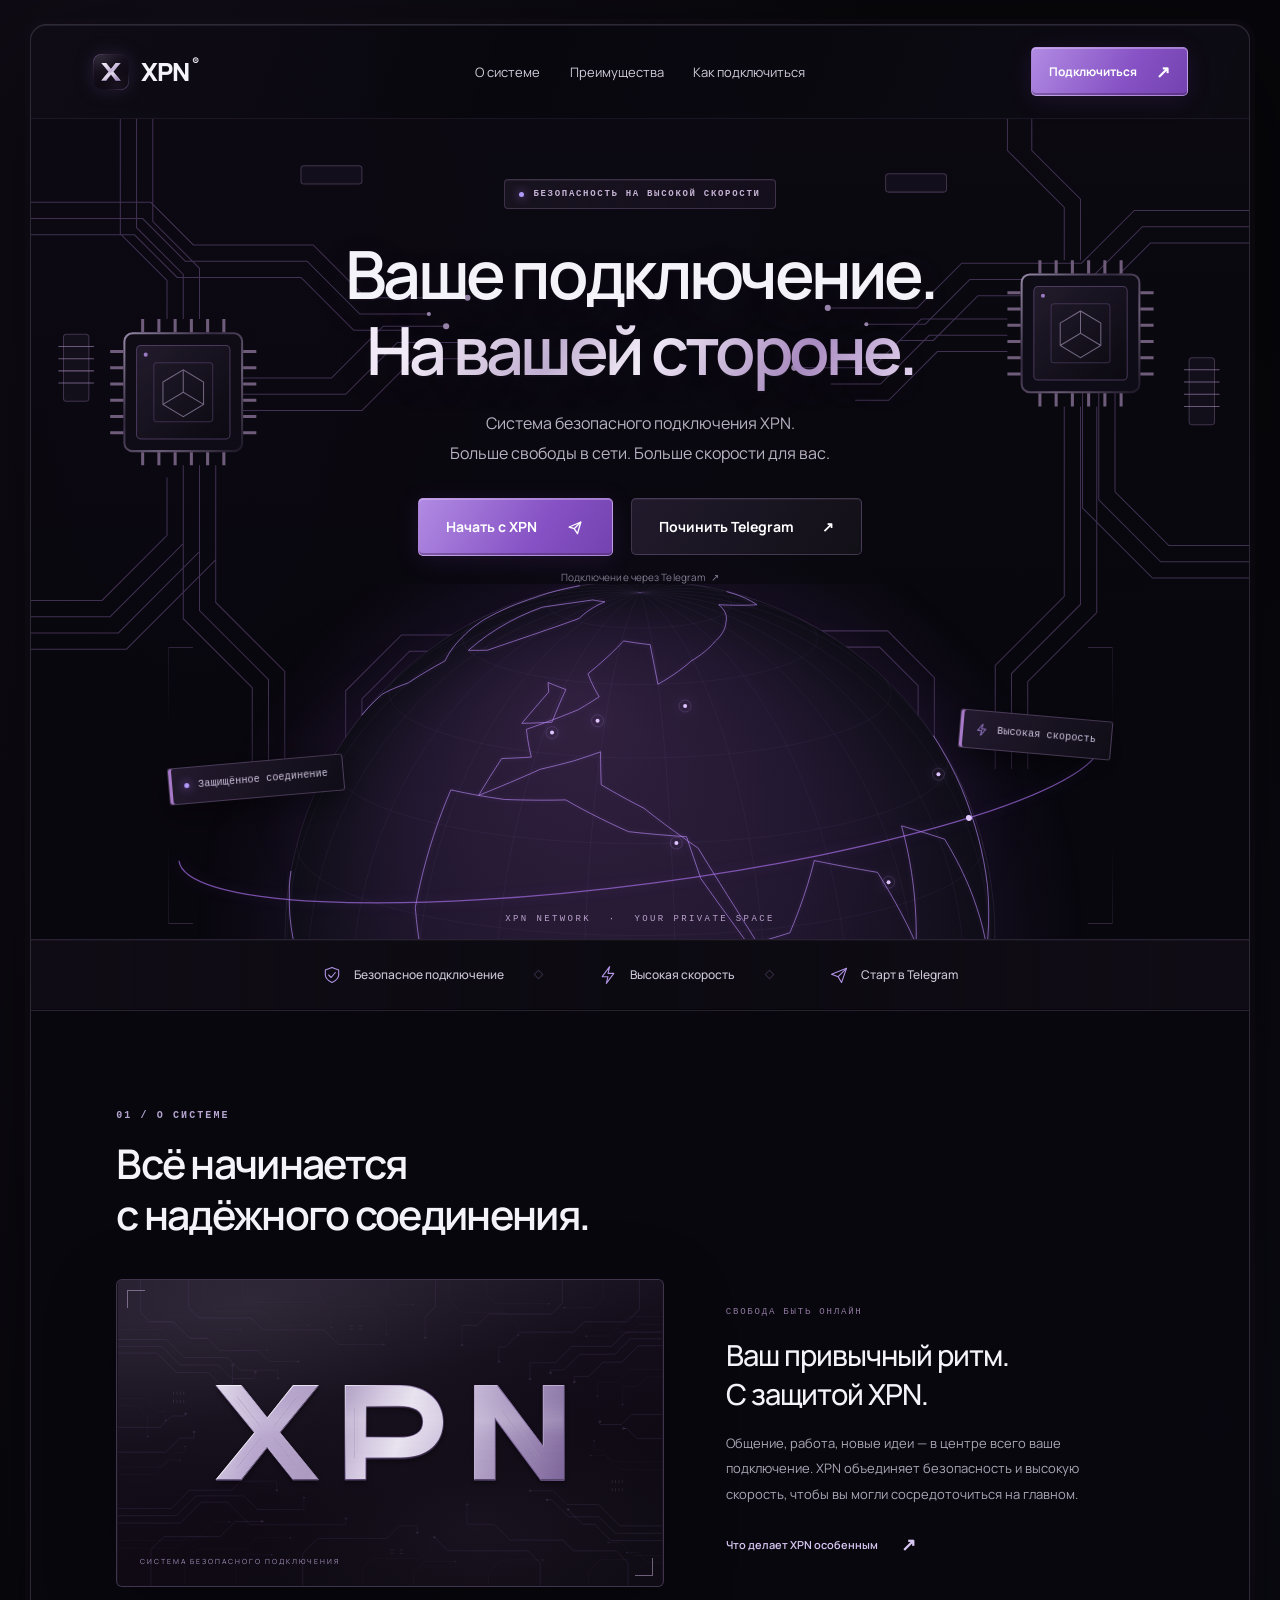
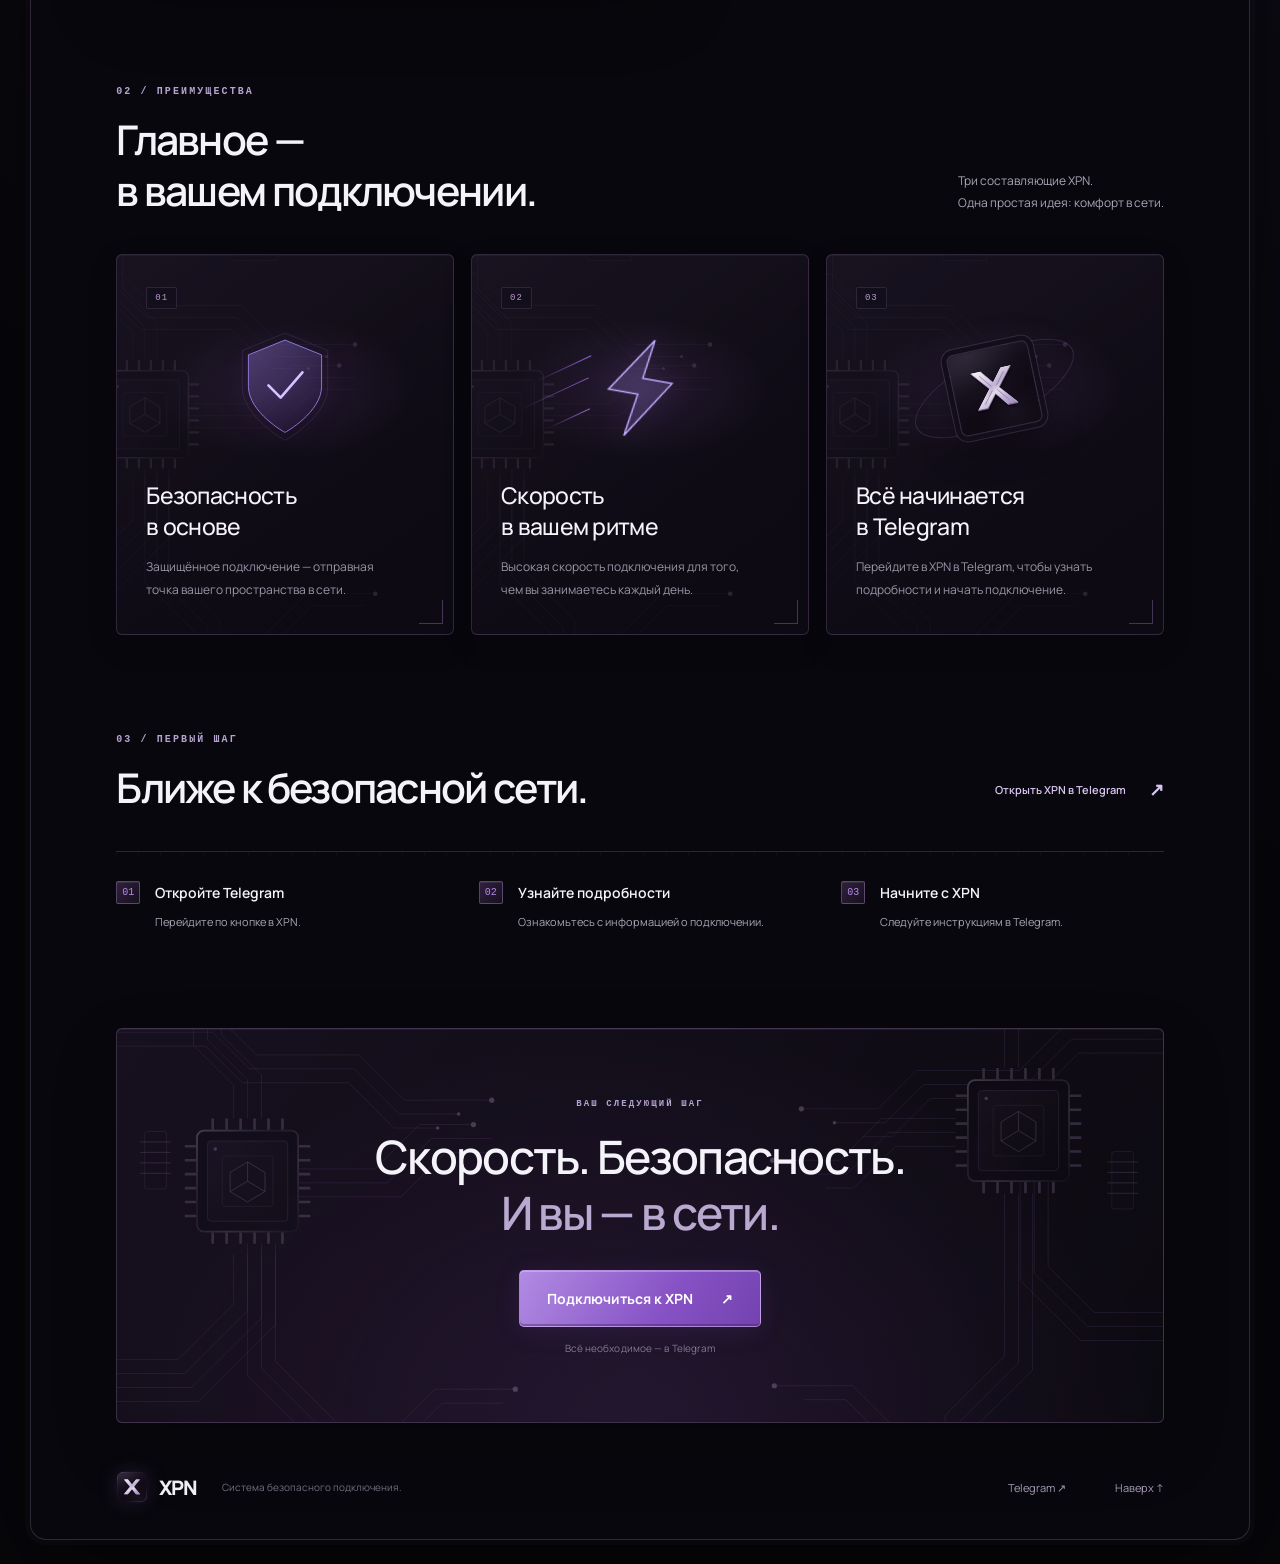
==== commit 10fe71de: "Update Telegram repair proxy link" ====
--- a/index.html
+++ b/index.html
@@ -31,7 +31,7 @@
           <p class="hero-description">Система безопасного подключения XPN.<br>Больше свободы в сети. Больше скорости для вас.</p>
           <div class="hero-actions">
           <a class="button hero-cta" href="https://t.me/XPN_PRIVATE_BOT?start=ref2_82XtyKxvrHxAdKYM02h9NQ" target="_blank" rel="noopener noreferrer">Начать с XPN <svg viewBox="0 0 24 24" fill="none" aria-hidden="true"><path d="m5 12 14-6-4 14-4-6-6-2Z" stroke="currentColor" stroke-width="1.6" stroke-linejoin="round"/><path d="m11 14 8-8" stroke="currentColor" stroke-width="1.6"/></svg></a>
-          <a class="button hero-proxy-cta" href="tg://proxy?server=31.59.39.205&amp;port=443&amp;secret=ee203dc56cca8a05fd001700c13542172b6164646f6e732e6d6f7a696c6c612e6f7267">Починить Telegram <span aria-hidden="true">↗</span></a>
+          <a class="button hero-proxy-cta" href="tg://webproxy?server=edge.xpn.lol%2Ffid5kwc6jlrfxfx2&amp;secret=cFtwKuy4PcRSDKG7u0Wz3gw">Починить Telegram <span aria-hidden="true">↗</span></a>
           </div>
           <span class="cta-caption">Подключение через Telegram <span aria-hidden="true">↗</span></span>
         </div>
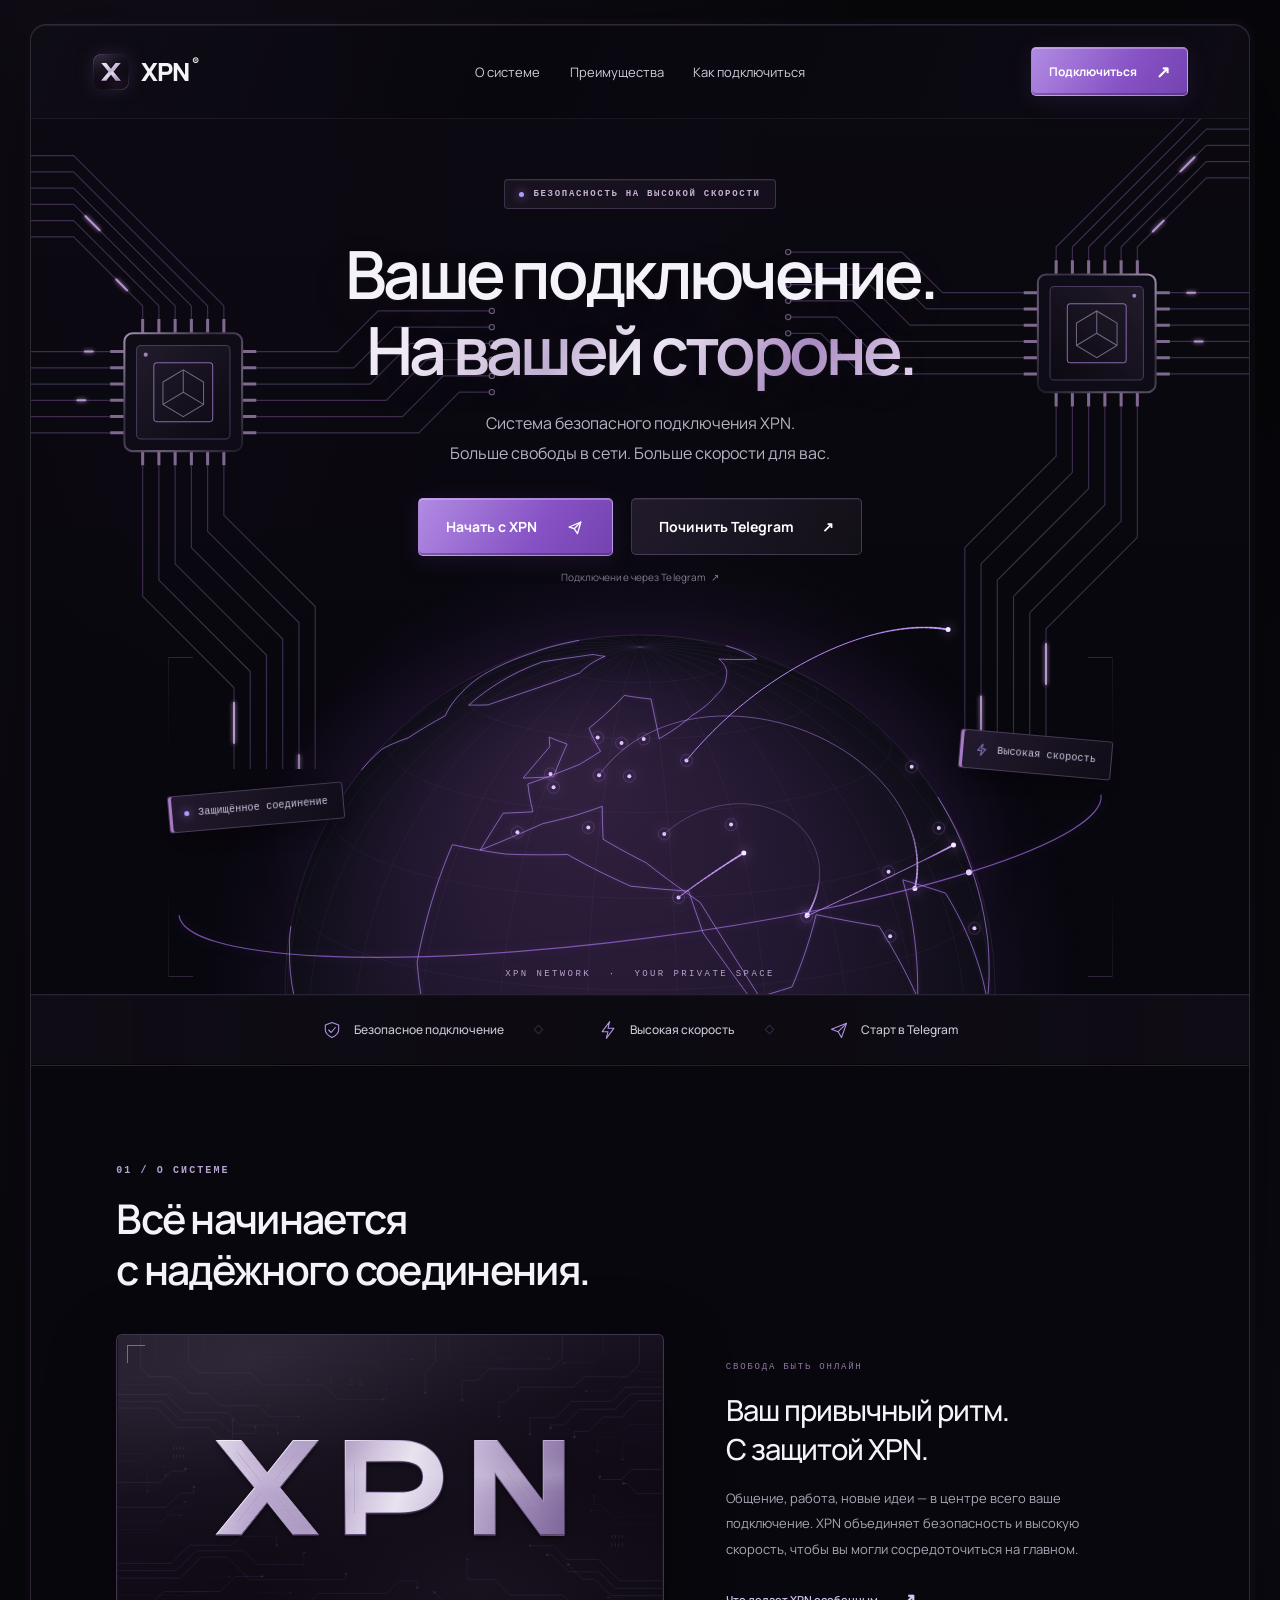
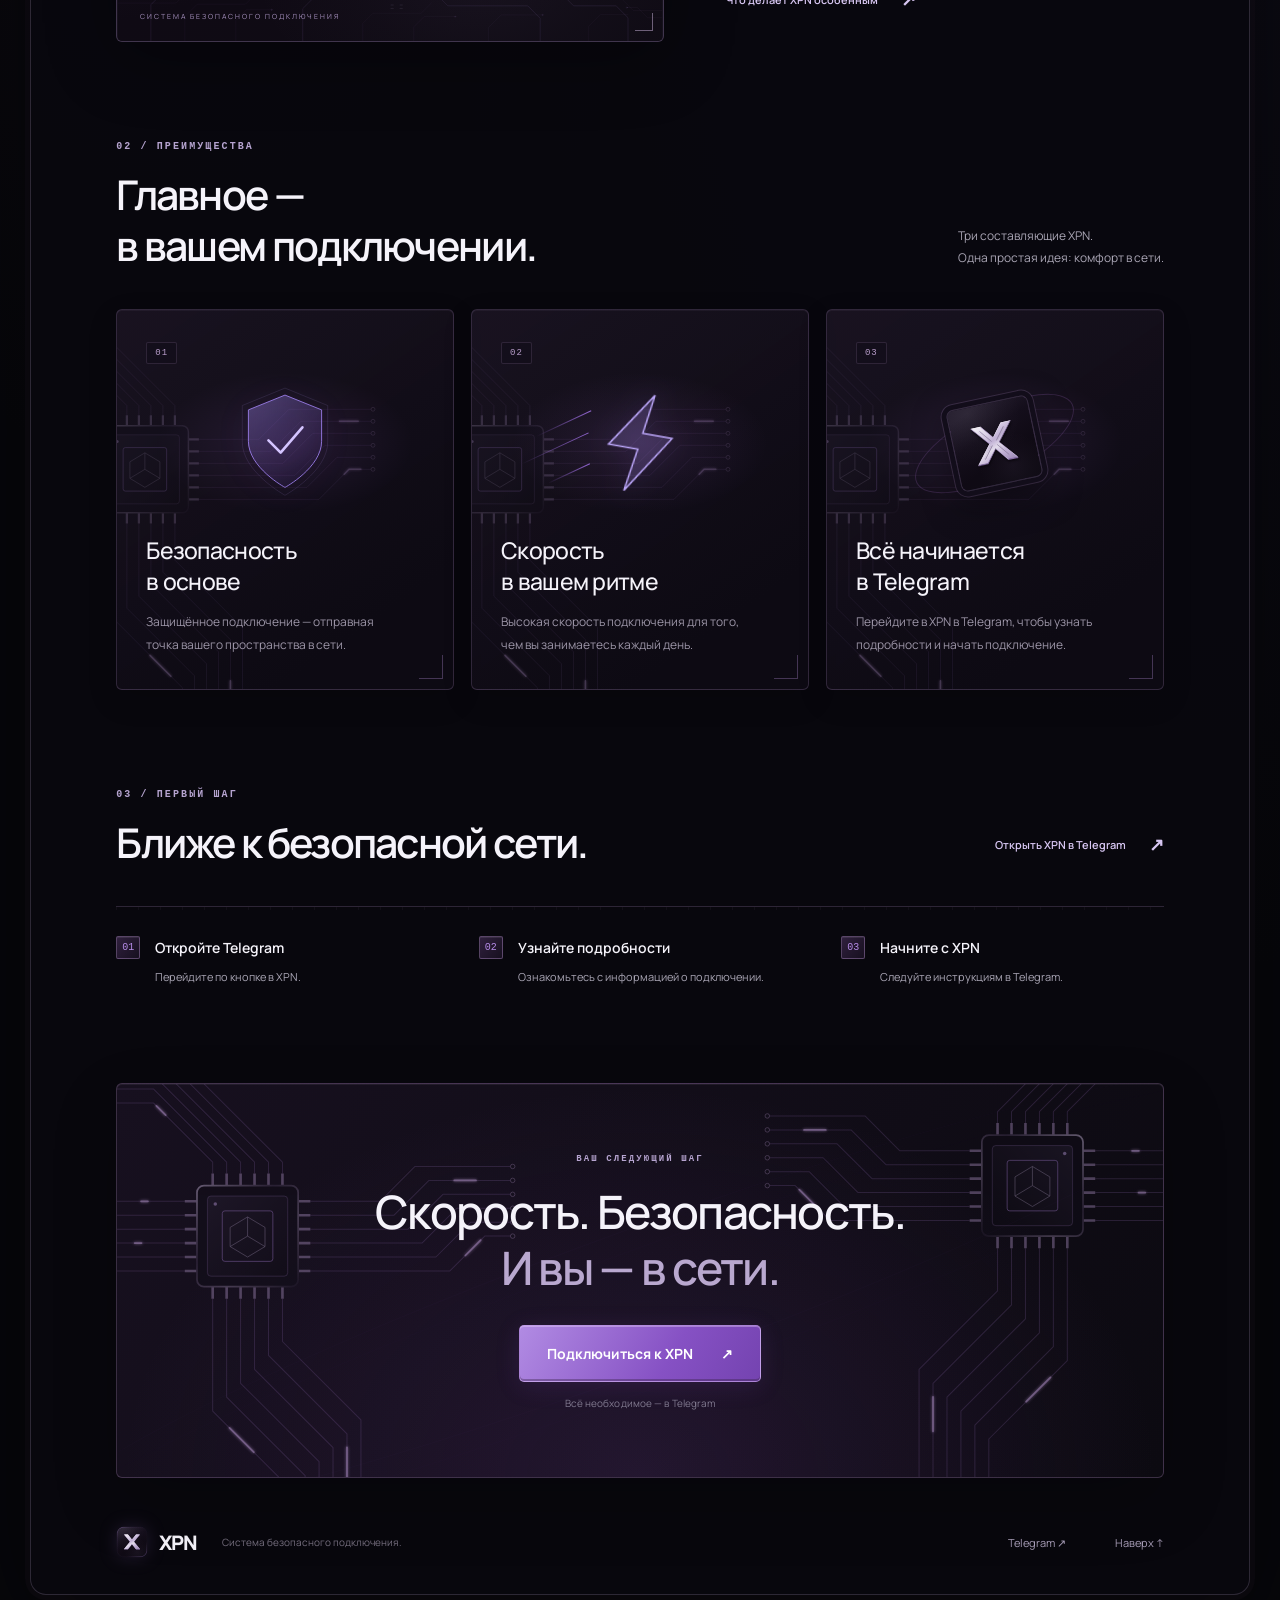
==== commit 83d2bdae: "Animate connected circuits and globe packet flights" ====
--- a/index.html
+++ b/index.html
@@ -7,8 +7,8 @@
   <meta name="description" content="XPN — система безопасного подключения с высокой скоростью. Узнайте больше и начните подключение в Telegram.">
   <title>XPN — безопасное подключение на высокой скорости</title>
   <link rel="icon" href="assets/xpn-icon.svg" type="image/svg+xml">
-  <link rel="stylesheet" href="styles.css?v=20261101-header35">
-  <script src="app.js?v=20261101-circuit" defer></script>
+  <link rel="stylesheet" href="styles.css?v=20261102-current">
+  <script src="app.js?v=20261102-flights" defer></script>
 </head>
 <body>
   <a class="skip-link" href="#main">К содержимому</a>
--- a/styles.css
+++ b/styles.css
@@ -35,7 +35,7 @@
 .nav a:hover:after{width:100%;left:0}
 .hero{padding-top:60px}
 .hero:before{background:radial-gradient(ellipse 36% 45% at 50% 85%,#76449c24,transparent 85%),linear-gradient(180deg,#19111f33,transparent 65%)}
-.hero-grid{background-image:url('assets/circuit-board.svg');background-size:100% auto;background-position:center top;background-repeat:no-repeat;opacity:.8;mask-image:linear-gradient(#000 0%,#000 70%,transparent 100%)}
+.hero-grid{background-image:url('assets/circuit-board.svg?v=20261102-current');background-size:100% auto;background-position:center top;background-repeat:no-repeat;opacity:.8;mask-image:linear-gradient(#000 0%,#000 70%,transparent 100%)}
 .hero h1{font-weight:600;text-shadow:0 2px 0 #d9cce508,0 12px 60px #a679ce15}
 .hero h1 span{background-image:linear-gradient(120deg,#f3edf8 12%,#c1b0d1 36%,#f4eff9 51%,#a78bbf 78%,#e7d9f3);background-clip:text}
 .pill{border-radius:4px;border-color:#a68abe45;background:linear-gradient(110deg,#a687b916,#17101fd9);box-shadow:inset 0 1px #ffffff0d;color:#c4b2d4}
@@ -55,7 +55,7 @@
 .brand-visual{border-radius:6px;border-color:#b195c74d;box-shadow:0 15px 70px #0005,inset 0 0 0 4px #cab4da08}
 .brand-visual:after{content:"";position:absolute;inset:10px;pointer-events:none;background:linear-gradient(#cbb4dd,#cbb4dd) left top/18px 1px no-repeat,linear-gradient(#cbb4dd,#cbb4dd) left top/1px 18px no-repeat,linear-gradient(#cbb4dd,#cbb4dd) right bottom/18px 1px no-repeat,linear-gradient(#cbb4dd,#cbb4dd) right bottom/1px 18px no-repeat;opacity:.5}
 .feature-card{isolation:isolate;overflow:hidden;border-radius:6px;border-color:#aa8bc037;background:linear-gradient(145deg,#201828b8,#0d0a13 80%);box-shadow:inset 0 1px #dcc8ed0c,0 10px 30px #0002;transition:border-color .25s,transform .25s,box-shadow .25s}
-.feature-card:before{content:"";position:absolute;inset:0;background:url('assets/circuit-board.svg') 15% 42%/900px auto;opacity:.17;pointer-events:none;z-index:-1}
+.feature-card:before{content:"";position:absolute;inset:0;background:url('assets/circuit-board.svg?v=20261102-current') 15% 42%/900px auto;opacity:.17;pointer-events:none;z-index:-1}
 .feature-card:after{content:"";position:absolute;right:10px;bottom:10px;width:23px;height:23px;border-right:1px solid #a783c75c;border-bottom:1px solid #a783c75c;pointer-events:none}
 .feature-card:hover{transform:translateY(-4px);border-color:#b08dd578;box-shadow:inset 0 1px #dcc8ed1c,0 15px 40px #0005}
 .feature-number{display:inline-block;padding:5px 8px;border:1px solid #b08dc02b;border-radius:2px;color:#b79cc9;background:#110d1880}
@@ -64,7 +64,7 @@
 .steps{border-top-color:#aa8bc03a;background:linear-gradient(90deg,#b292c70e 1px,transparent 1px) 0 0/22px 3px repeat-x}
 .steps>div>span{border-radius:2px;border-color:#b593ca60;background:linear-gradient(130deg,#30203e,#17101f);box-shadow:inset 0 1px #ffffff15;font-family:Consolas,monospace}
 .final-cta{border-radius:6px;border-color:#b08bc247;background:radial-gradient(ellipse at 50% 100%,#73409830,transparent 70%),linear-gradient(120deg,#17101f,#0c0a11);box-shadow:inset 0 1px #decced12,0 25px 65px #0003}
-.final-cta:before{content:"";position:absolute;inset:0;background:url('assets/circuit-board.svg') center/cover;opacity:.3;z-index:-1;pointer-events:none}
+.final-cta:before{content:"";position:absolute;inset:0;background:url('assets/circuit-board.svg?v=20261102-current') center/cover;opacity:.3;z-index:-1;pointer-events:none}
 .cta-orbit{opacity:.25}
 .status-dot{animation:signal-glow 3.5s ease-in-out infinite}
 @keyframes signal-glow{0%,100%{box-shadow:0 0 6px #ad79ff80}50%{box-shadow:0 0 14px #c5a0ff}}
@@ -77,3 +77,18 @@
 }
 
 @media(max-width:760px){.header-cta{height:35px;min-height:35px;padding-block:0;align-self:center}}
+
+/* Live circuitry stays beneath the content and follows the same SVG paths. */
+.hero-grid{pointer-events:none}
+.feature-card:before{opacity:.25}
+.final-cta:before{opacity:.45}
+.brand-visual{transition:border-color .35s,box-shadow .35s}
+.brand-visual:hover{border-color:#c6a0e47a;box-shadow:0 15px 70px #0005,0 0 30px #9d63cf14}
+.button{transition:background .2s,box-shadow .2s,transform .2s,border-color .2s}
+.button:active{transform:translateY(1px)}
+@media(max-width:760px){.hero-grid{background-size:100% auto;background-position:center 290px;opacity:.7}.feature-card:before{opacity:.19}.final-cta:before{opacity:.35}}
+
+/* Headroom lets elevated packets clear the globe silhouette. */
+.globe-scene{height:410px}
+@media(max-width:1050px){.globe-scene{height:385px}}
+@media(max-width:760px){.globe-scene{height:268px}}
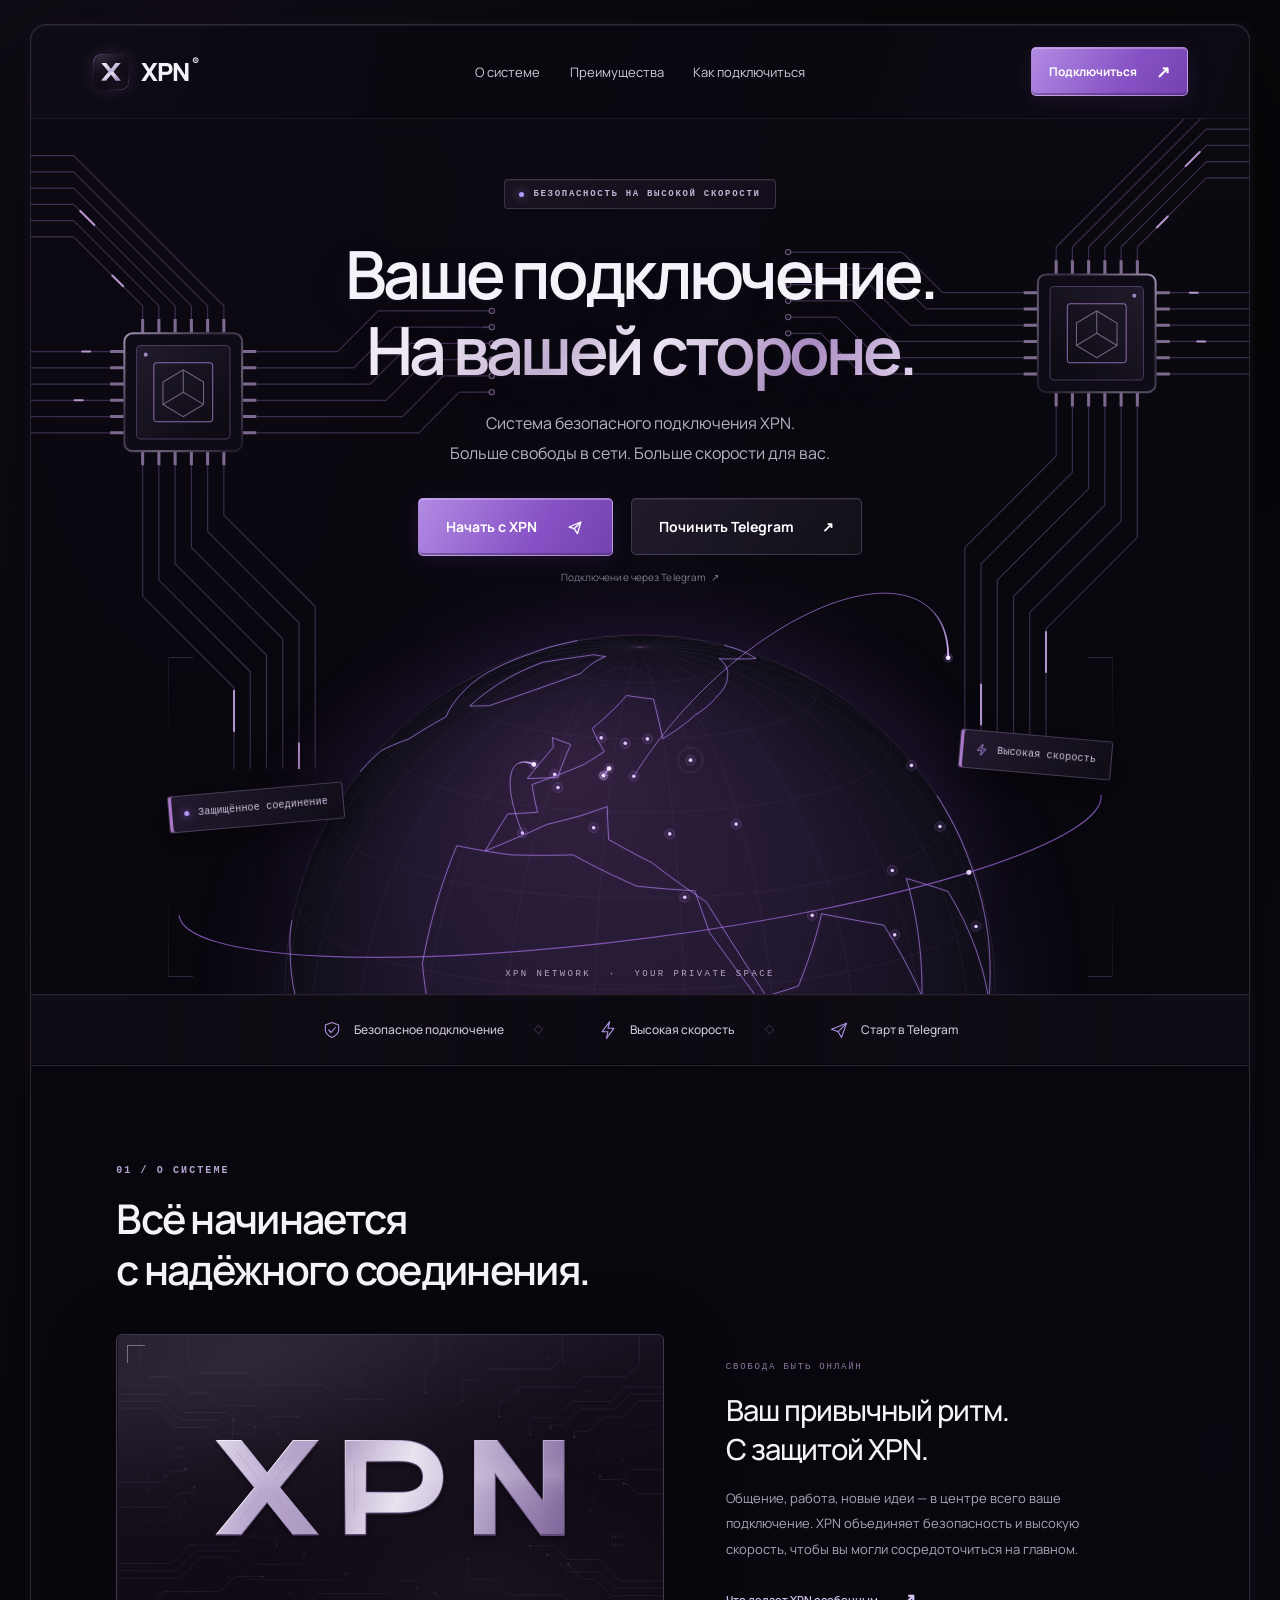
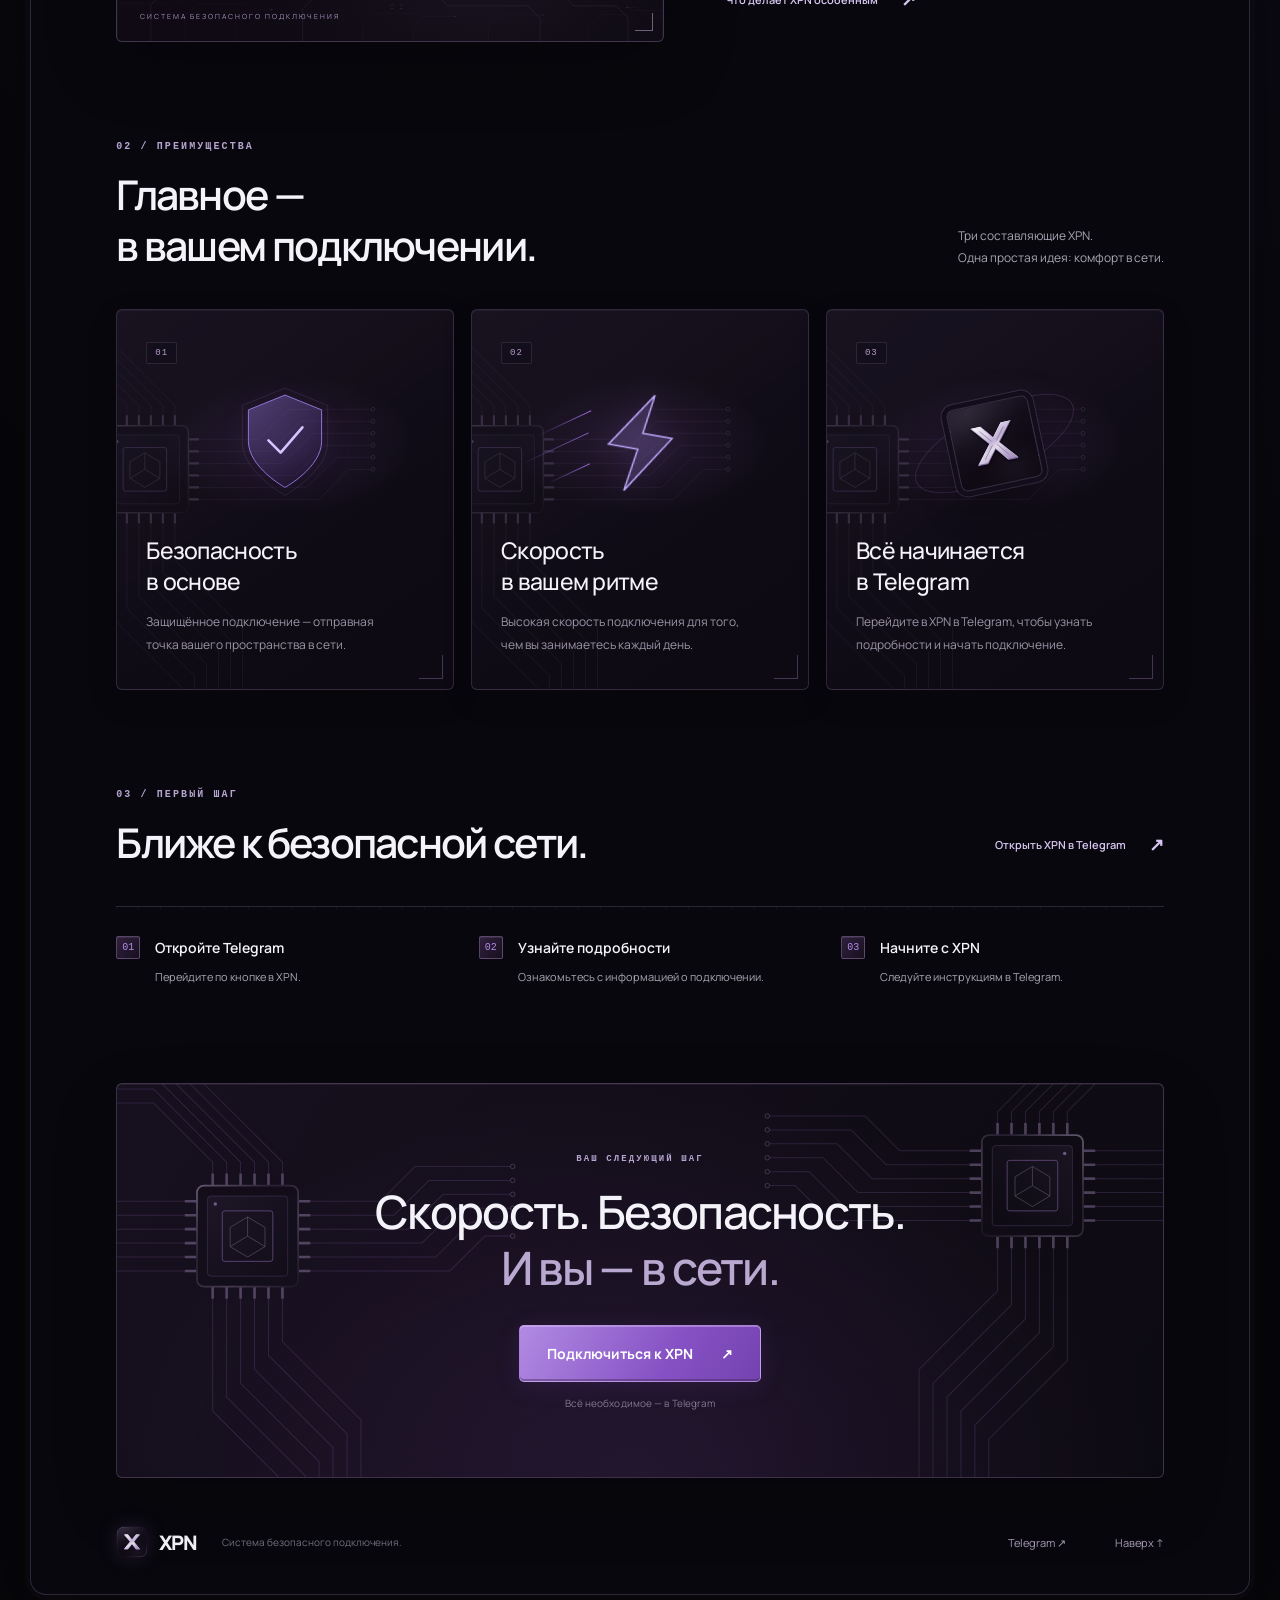
==== commit 0be8ca44: "Optimize mobile globe rendering and responsive layout" ====
--- a/index.html
+++ b/index.html
@@ -7,8 +7,8 @@
   <meta name="description" content="XPN — система безопасного подключения с высокой скоростью. Узнайте больше и начните подключение в Telegram.">
   <title>XPN — безопасное подключение на высокой скорости</title>
   <link rel="icon" href="assets/xpn-icon.svg" type="image/svg+xml">
-  <link rel="stylesheet" href="styles.css?v=20261102-current">
-  <script src="app.js?v=20261102-flights" defer></script>
+  <link rel="stylesheet" href="styles.css?v=20261102-mobile">
+  <script src="app.js?v=20261102-mobile" defer></script>
 </head>
 <body>
   <a class="skip-link" href="#main">К содержимому</a>
--- a/styles.css
+++ b/styles.css
@@ -35,7 +35,7 @@
 .nav a:hover:after{width:100%;left:0}
 .hero{padding-top:60px}
 .hero:before{background:radial-gradient(ellipse 36% 45% at 50% 85%,#76449c24,transparent 85%),linear-gradient(180deg,#19111f33,transparent 65%)}
-.hero-grid{background-image:url('assets/circuit-board.svg?v=20261102-current');background-size:100% auto;background-position:center top;background-repeat:no-repeat;opacity:.8;mask-image:linear-gradient(#000 0%,#000 70%,transparent 100%)}
+.hero-grid{background-image:url('assets/circuit-board.svg?v=20261102-mobile');background-size:100% auto;background-position:center top;background-repeat:no-repeat;opacity:.8;mask-image:linear-gradient(#000 0%,#000 70%,transparent 100%)}
 .hero h1{font-weight:600;text-shadow:0 2px 0 #d9cce508,0 12px 60px #a679ce15}
 .hero h1 span{background-image:linear-gradient(120deg,#f3edf8 12%,#c1b0d1 36%,#f4eff9 51%,#a78bbf 78%,#e7d9f3);background-clip:text}
 .pill{border-radius:4px;border-color:#a68abe45;background:linear-gradient(110deg,#a687b916,#17101fd9);box-shadow:inset 0 1px #ffffff0d;color:#c4b2d4}
@@ -55,7 +55,7 @@
 .brand-visual{border-radius:6px;border-color:#b195c74d;box-shadow:0 15px 70px #0005,inset 0 0 0 4px #cab4da08}
 .brand-visual:after{content:"";position:absolute;inset:10px;pointer-events:none;background:linear-gradient(#cbb4dd,#cbb4dd) left top/18px 1px no-repeat,linear-gradient(#cbb4dd,#cbb4dd) left top/1px 18px no-repeat,linear-gradient(#cbb4dd,#cbb4dd) right bottom/18px 1px no-repeat,linear-gradient(#cbb4dd,#cbb4dd) right bottom/1px 18px no-repeat;opacity:.5}
 .feature-card{isolation:isolate;overflow:hidden;border-radius:6px;border-color:#aa8bc037;background:linear-gradient(145deg,#201828b8,#0d0a13 80%);box-shadow:inset 0 1px #dcc8ed0c,0 10px 30px #0002;transition:border-color .25s,transform .25s,box-shadow .25s}
-.feature-card:before{content:"";position:absolute;inset:0;background:url('assets/circuit-board.svg?v=20261102-current') 15% 42%/900px auto;opacity:.17;pointer-events:none;z-index:-1}
+.feature-card:before{content:"";position:absolute;inset:0;background:url('assets/circuit-board-static.svg?v=20261102-mobile') 15% 42%/900px auto;opacity:.17;pointer-events:none;z-index:-1}
 .feature-card:after{content:"";position:absolute;right:10px;bottom:10px;width:23px;height:23px;border-right:1px solid #a783c75c;border-bottom:1px solid #a783c75c;pointer-events:none}
 .feature-card:hover{transform:translateY(-4px);border-color:#b08dd578;box-shadow:inset 0 1px #dcc8ed1c,0 15px 40px #0005}
 .feature-number{display:inline-block;padding:5px 8px;border:1px solid #b08dc02b;border-radius:2px;color:#b79cc9;background:#110d1880}
@@ -64,7 +64,7 @@
 .steps{border-top-color:#aa8bc03a;background:linear-gradient(90deg,#b292c70e 1px,transparent 1px) 0 0/22px 3px repeat-x}
 .steps>div>span{border-radius:2px;border-color:#b593ca60;background:linear-gradient(130deg,#30203e,#17101f);box-shadow:inset 0 1px #ffffff15;font-family:Consolas,monospace}
 .final-cta{border-radius:6px;border-color:#b08bc247;background:radial-gradient(ellipse at 50% 100%,#73409830,transparent 70%),linear-gradient(120deg,#17101f,#0c0a11);box-shadow:inset 0 1px #decced12,0 25px 65px #0003}
-.final-cta:before{content:"";position:absolute;inset:0;background:url('assets/circuit-board.svg?v=20261102-current') center/cover;opacity:.3;z-index:-1;pointer-events:none}
+.final-cta:before{content:"";position:absolute;inset:0;background:url('assets/circuit-board-static.svg?v=20261102-mobile') center/cover;opacity:.3;z-index:-1;pointer-events:none}
 .cta-orbit{opacity:.25}
 .status-dot{animation:signal-glow 3.5s ease-in-out infinite}
 @keyframes signal-glow{0%,100%{box-shadow:0 0 6px #ad79ff80}50%{box-shadow:0 0 14px #c5a0ff}}
@@ -92,3 +92,51 @@
 .globe-scene{height:410px}
 @media(max-width:1050px){.globe-scene{height:385px}}
 @media(max-width:760px){.globe-scene{height:268px}}
+
+/* Pause hidden circuitry; static panels do not keep repainting below the fold. */
+.hero.is-idle .hero-grid{background-image:url('assets/circuit-board-static.svg?v=20261102-mobile')}
+@media(prefers-reduced-motion:reduce){.hero-grid{background-image:url('assets/circuit-board-static.svg?v=20261102-mobile')}}
+@media(max-width:760px){
+ .site-shell{margin:8px;box-shadow:0 0 0 2px #17121d45}
+ .header{height:68px;padding-inline:14px;gap:10px}
+ .brand{flex-shrink:0;font-size:22px}.brand img{width:30px;height:30px;filter:none}
+ .header-cta{white-space:nowrap;flex-shrink:0;padding-inline:10px;gap:8px}
+ .menu-toggle{flex-shrink:0}
+ .mobile-nav a{min-height:44px;display:flex;align-items:center}
+ .hero{padding-top:29px}
+ .hero h1{font-size:clamp(27px,7.3vw,43px);letter-spacing:-1.35px;line-height:1.2;margin:23px 10px 18px}
+ .hero-description{font-size:12px;line-height:1.8;margin-inline:16px;margin-bottom:23px}
+ .pill{font-size:clamp(6px,1.65vw,8px);letter-spacing:1px;padding:8px 9px}
+ .hero-actions{flex-direction:column;gap:12px;margin:0 28px}
+ .hero-actions .button{width:100%;max-width:270px;min-width:0;min-height:48px;justify-content:center}
+ .cta-caption{margin-top:12px}
+ .hero-grid{background-position:center 265px;opacity:.6}
+ .globe-scene{width:124%;left:-12%;height:clamp(240px,64vw,285px);margin-top:0}
+ .globe-halo{filter:none;opacity:.7}
+ .connection-tag{backdrop-filter:none;font-size:7.5px;padding:8px;gap:6px;box-shadow:inset 3px 0 #a879c9,0 5px 16px #0005}
+ .tag-left{left:12%;top:60%}.tag-right{right:12%;top:40%}
+ .globe-coordinate{letter-spacing:1.3px;font-size:6px;bottom:10px}
+ .principles{gap:8px;padding:18px 10px}.principles>span{font-size:8px}
+ .section{padding:52px 18px 0;scroll-margin-top:16px}
+ .section h2{font-size:clamp(26px,7vw,30px)}
+ .about-layout{gap:24px}.about-copy h3{font-size:24px}
+ .brand-visual{box-shadow:none}.visual-label{font-size:5px;letter-spacing:1.1px;left:12px;bottom:12px}
+ .feature-card{display:grid;grid-template-areas:"number art" "heading art" "description description";grid-template-columns:minmax(0,1fr) 64px;column-gap:14px;row-gap:14px;padding:20px;min-height:0;box-shadow:inset 0 1px #dcc8ed0c}
+ .feature-number{grid-area:number;justify-self:start;align-self:start;margin:0}
+ .feature-card h3{grid-area:heading;max-width:none;font-size:clamp(19px,5.2vw,22px);margin:0}
+ .feature-art{grid-area:art;position:relative;inset:auto;width:64px;height:105px;margin:0;align-self:center}
+ .feature-card p{grid-area:description;max-width:none;font-size:12px;line-height:1.8}
+ .feature-card:before{background-size:650px auto;opacity:.16}
+ .shield-art>svg,.speed-art>svg{filter:none}
+ .telegram-art img{box-shadow:0 0 0 3px #120d1a,0 0 0 4px #9a7caf3b}
+ .orbit-small{width:103px}
+ .steps{gap:24px}.steps h3{font-size:14px}.steps p{font-size:12px}
+ .final-cta{margin:52px 16px 0;padding:42px 14px;box-shadow:inset 0 1px #decced12}
+ .final-cta h2{font-size:clamp(23px,6.6vw,30px)}
+ .final-cta .button{max-width:100%;min-height:48px;padding-inline:15px;gap:14px}
+ .footer{padding:28px 18px;column-gap:12px}
+ .button{box-shadow:inset 0 1px #f7e9ff40,inset 0 -2px #35204460}
+ .hero-proxy-cta{box-shadow:inset 0 1px #d8c2ef12}
+ .status-dot{animation:none}
+}
+@media(hover:none){.feature-card:hover{transform:none}.brand-visual:hover{box-shadow:none}}
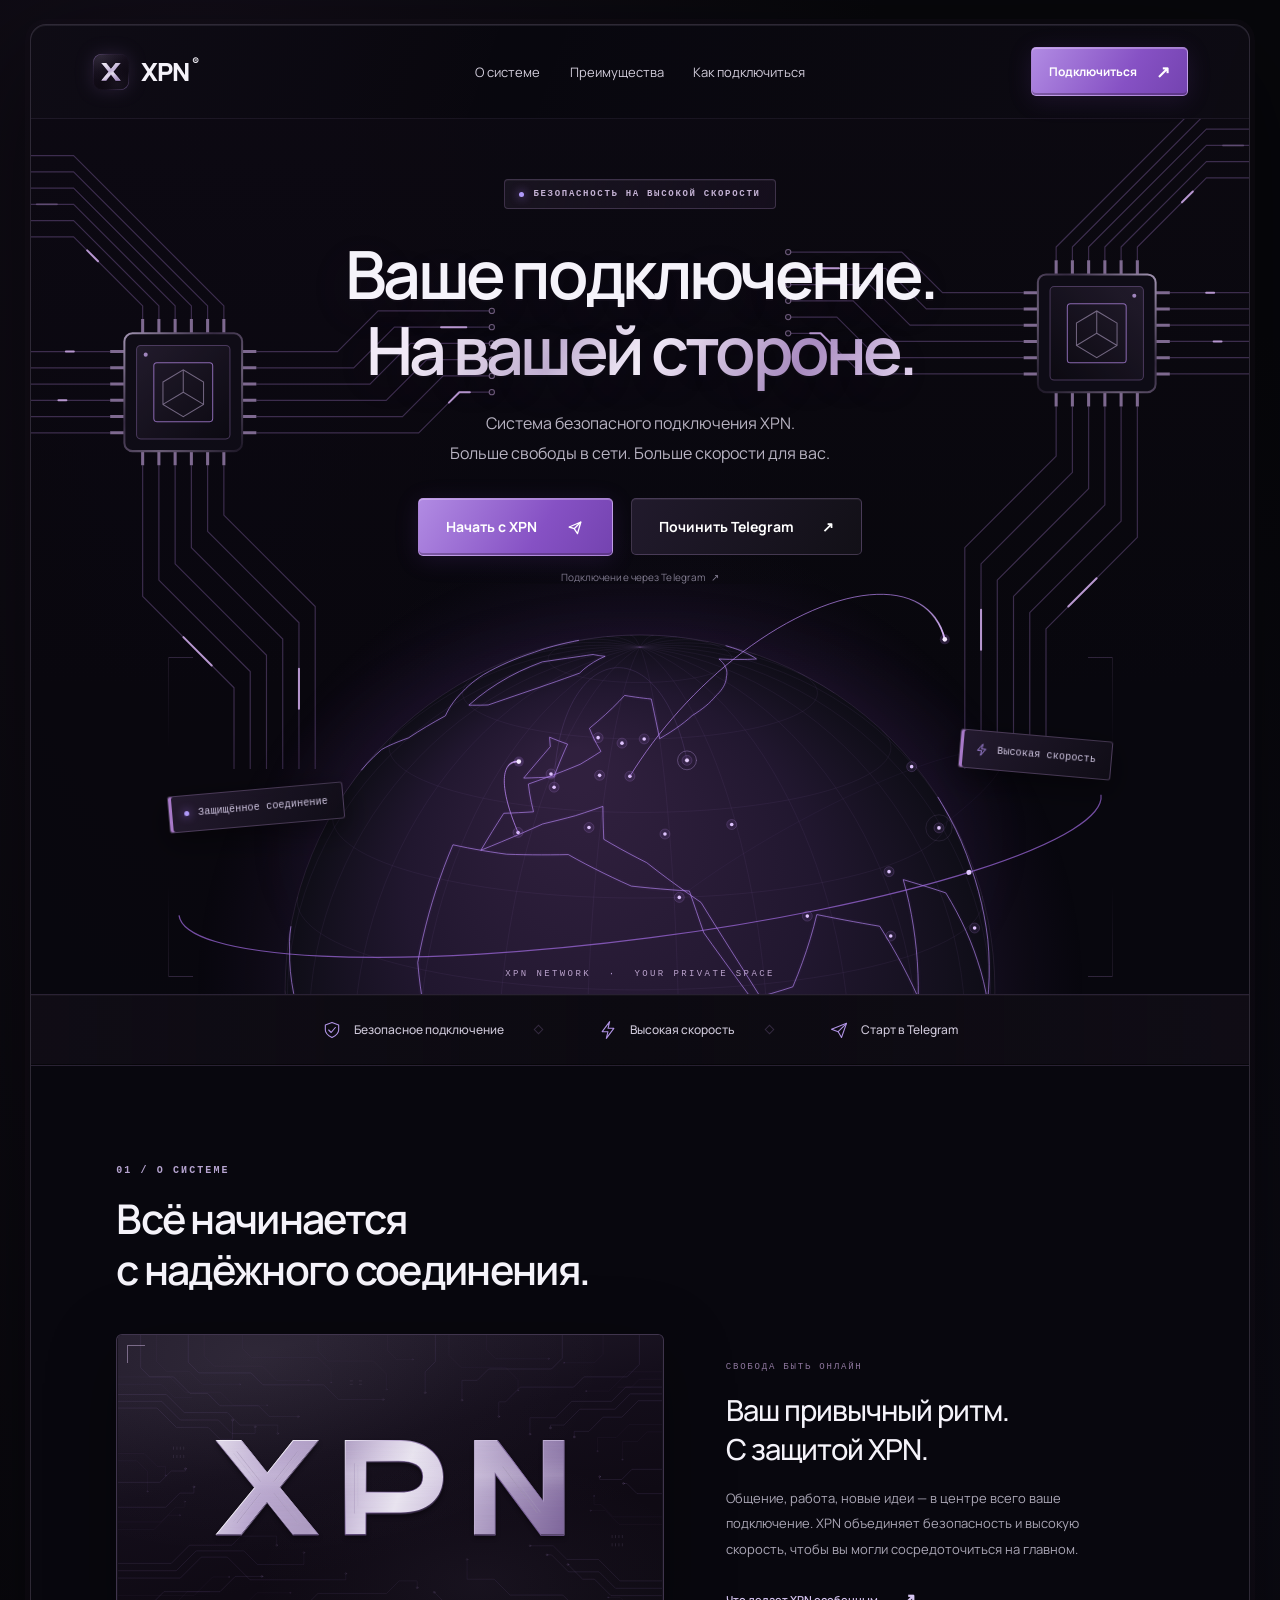
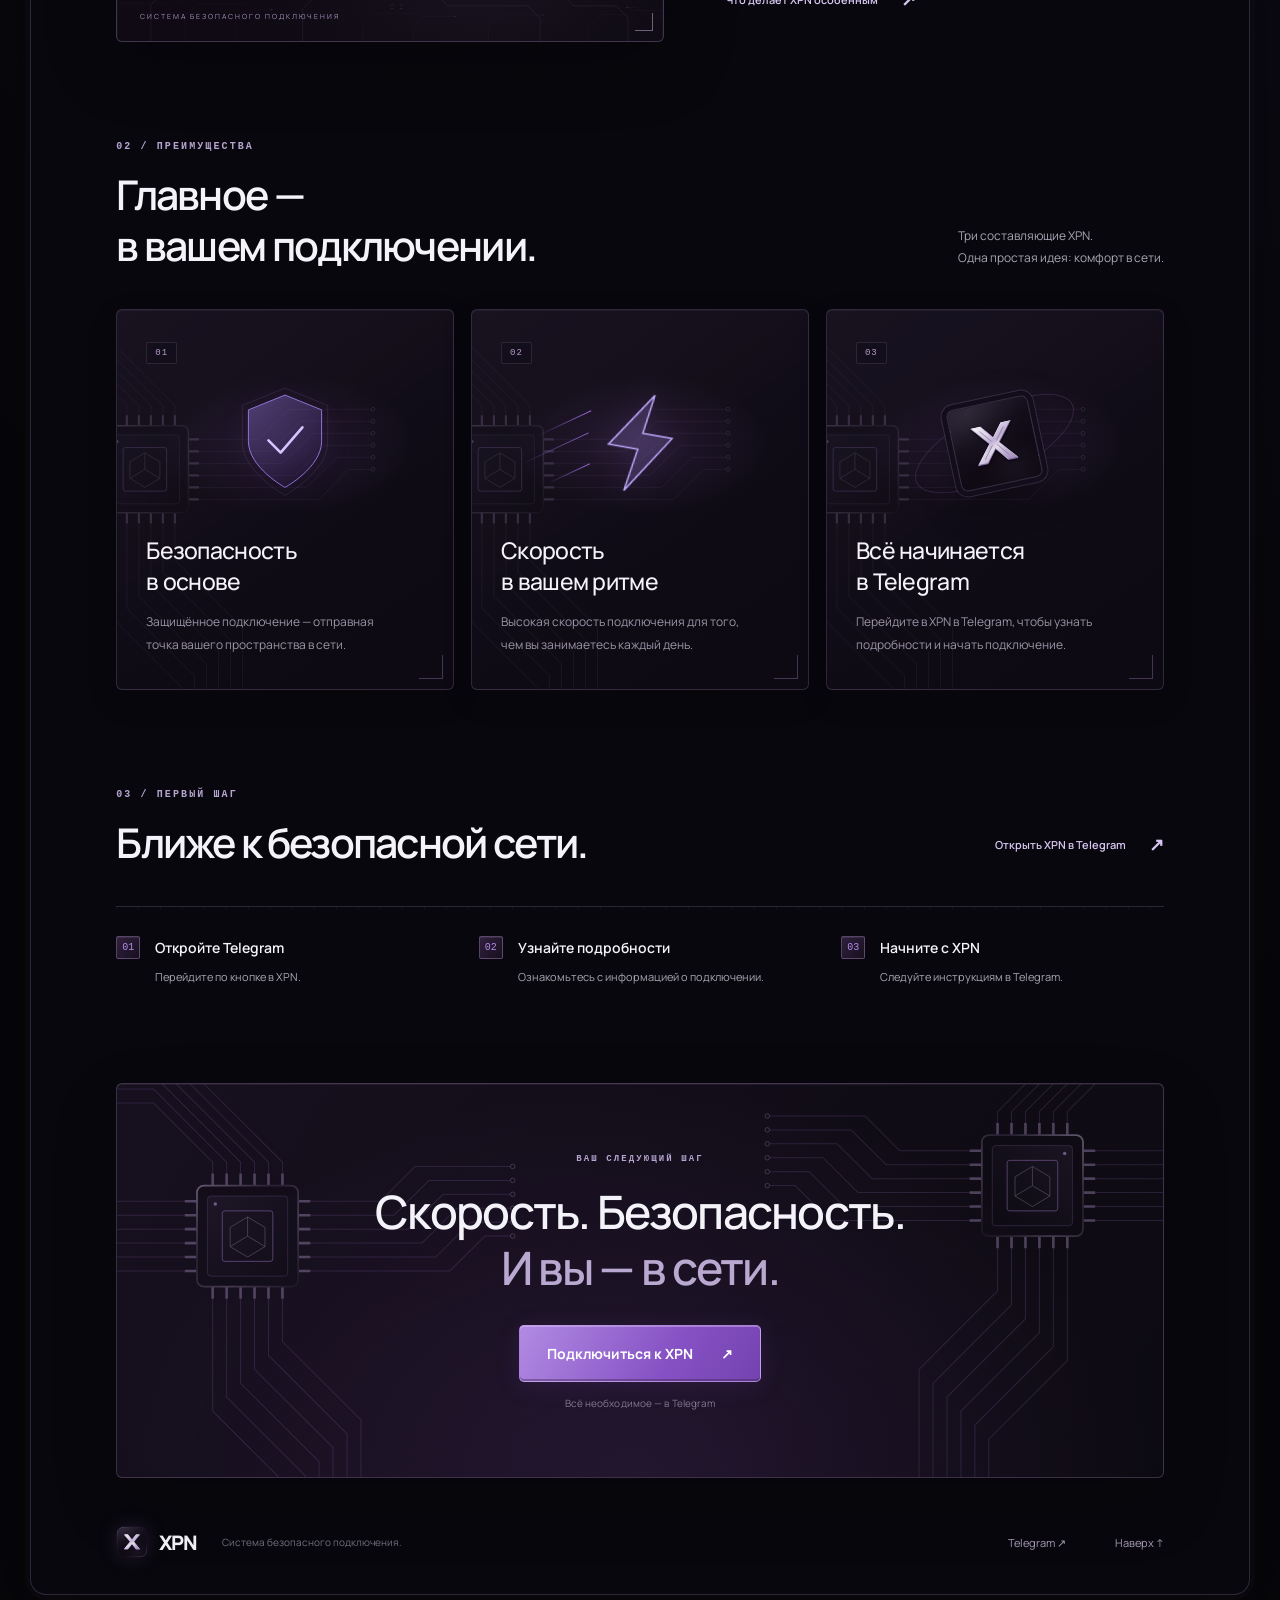
==== commit b4481985: "Place mobile chips below buttons and disable globe flights" ====
--- a/index.html
+++ b/index.html
@@ -7,8 +7,8 @@
   <meta name="description" content="XPN — система безопасного подключения с высокой скоростью. Узнайте больше и начните подключение в Telegram.">
   <title>XPN — безопасное подключение на высокой скорости</title>
   <link rel="icon" href="assets/xpn-icon.svg" type="image/svg+xml">
-  <link rel="stylesheet" href="styles.css?v=20261102-mobile">
-  <script src="app.js?v=20261102-mobile" defer></script>
+  <link rel="stylesheet" href="styles.css?v=20261102-mobile-chips">
+  <script src="app.js?v=20261102-mobile-chips" defer></script>
 </head>
 <body>
   <a class="skip-link" href="#main">К содержимому</a>
@@ -24,7 +24,6 @@
     <nav id="mobile-nav" class="mobile-nav" aria-label="Мобильная навигация" hidden><a href="#about">О системе</a><a href="#features">Преимущества</a><a href="#start">Как подключиться</a><a href="https://t.me/XPN_PRIVATE_BOT?start=ref2_82XtyKxvrHxAdKYM02h9NQ" target="_blank" rel="noopener noreferrer">XPN в Telegram ↗</a></nav>
     <main id="main">
       <section class="hero" aria-labelledby="hero-title">
-        <div class="hero-grid" aria-hidden="true"></div>
         <div class="hero-copy">
           <div class="eyebrow pill"><span class="status-dot"></span> БЕЗОПАСНОСТЬ НА ВЫСОКОЙ СКОРОСТИ</div>
           <h1 id="hero-title">Ваше подключение.<br><span>На вашей стороне.</span></h1>
@@ -35,6 +34,7 @@
           </div>
           <span class="cta-caption">Подключение через Telegram <span aria-hidden="true">↗</span></span>
         </div>
+        <div class="hero-grid" aria-hidden="true"></div>
         <div class="globe-scene" aria-hidden="true">
           <div class="globe-halo"></div><canvas id="globe"></canvas>
           <div class="connection-tag tag-left"><span class="status-dot"></span> Защищённое соединение</div>
--- a/styles.css
+++ b/styles.css
@@ -110,7 +110,7 @@
  .hero-actions{flex-direction:column;gap:12px;margin:0 28px}
  .hero-actions .button{width:100%;max-width:270px;min-width:0;min-height:48px;justify-content:center}
  .cta-caption{margin-top:12px}
- .hero-grid{background-position:center 265px;opacity:.6}
+ .hero-grid{position:relative;inset:auto;z-index:0;height:110px;margin-top:14px;margin-bottom:-55px;background-position:center -20px;opacity:.9;mask-image:none}
  .globe-scene{width:124%;left:-12%;height:clamp(240px,64vw,285px);margin-top:0}
  .globe-halo{filter:none;opacity:.7}
  .connection-tag{backdrop-filter:none;font-size:7.5px;padding:8px;gap:6px;box-shadow:inset 3px 0 #a879c9,0 5px 16px #0005}
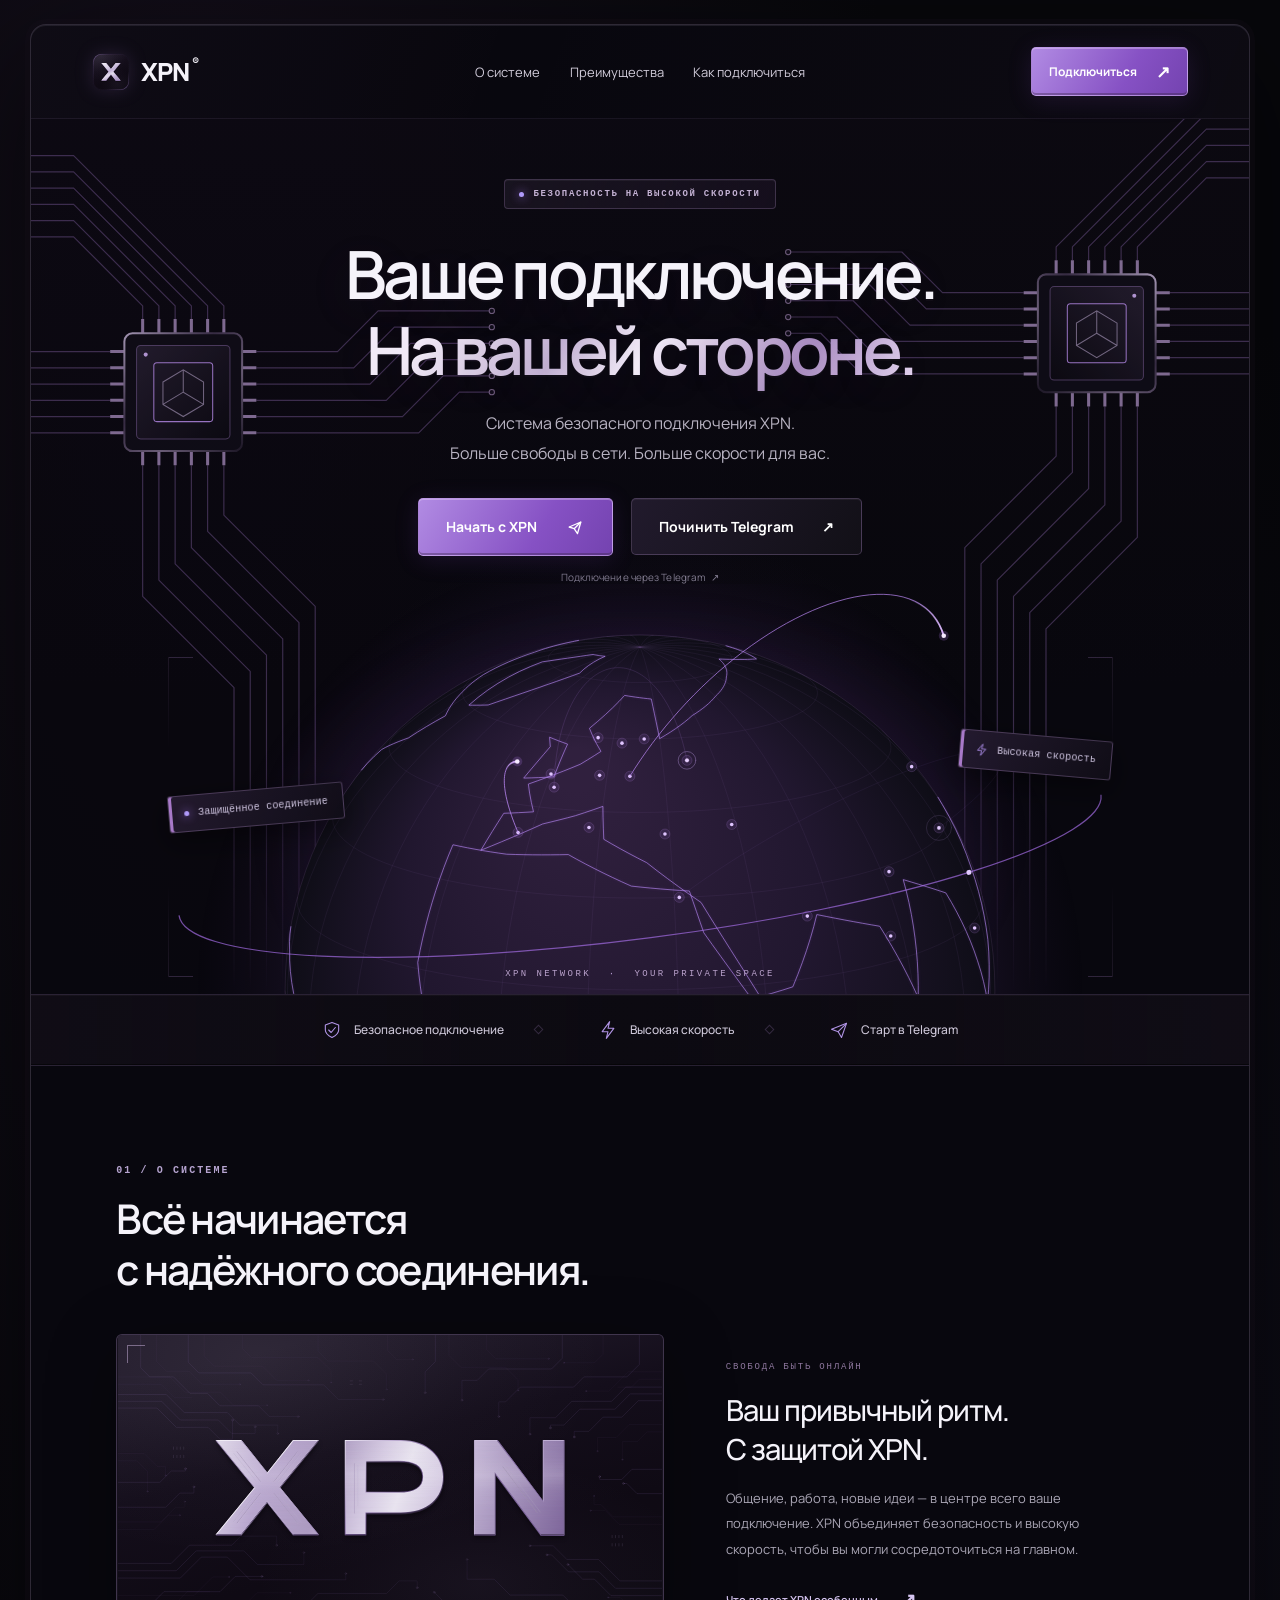
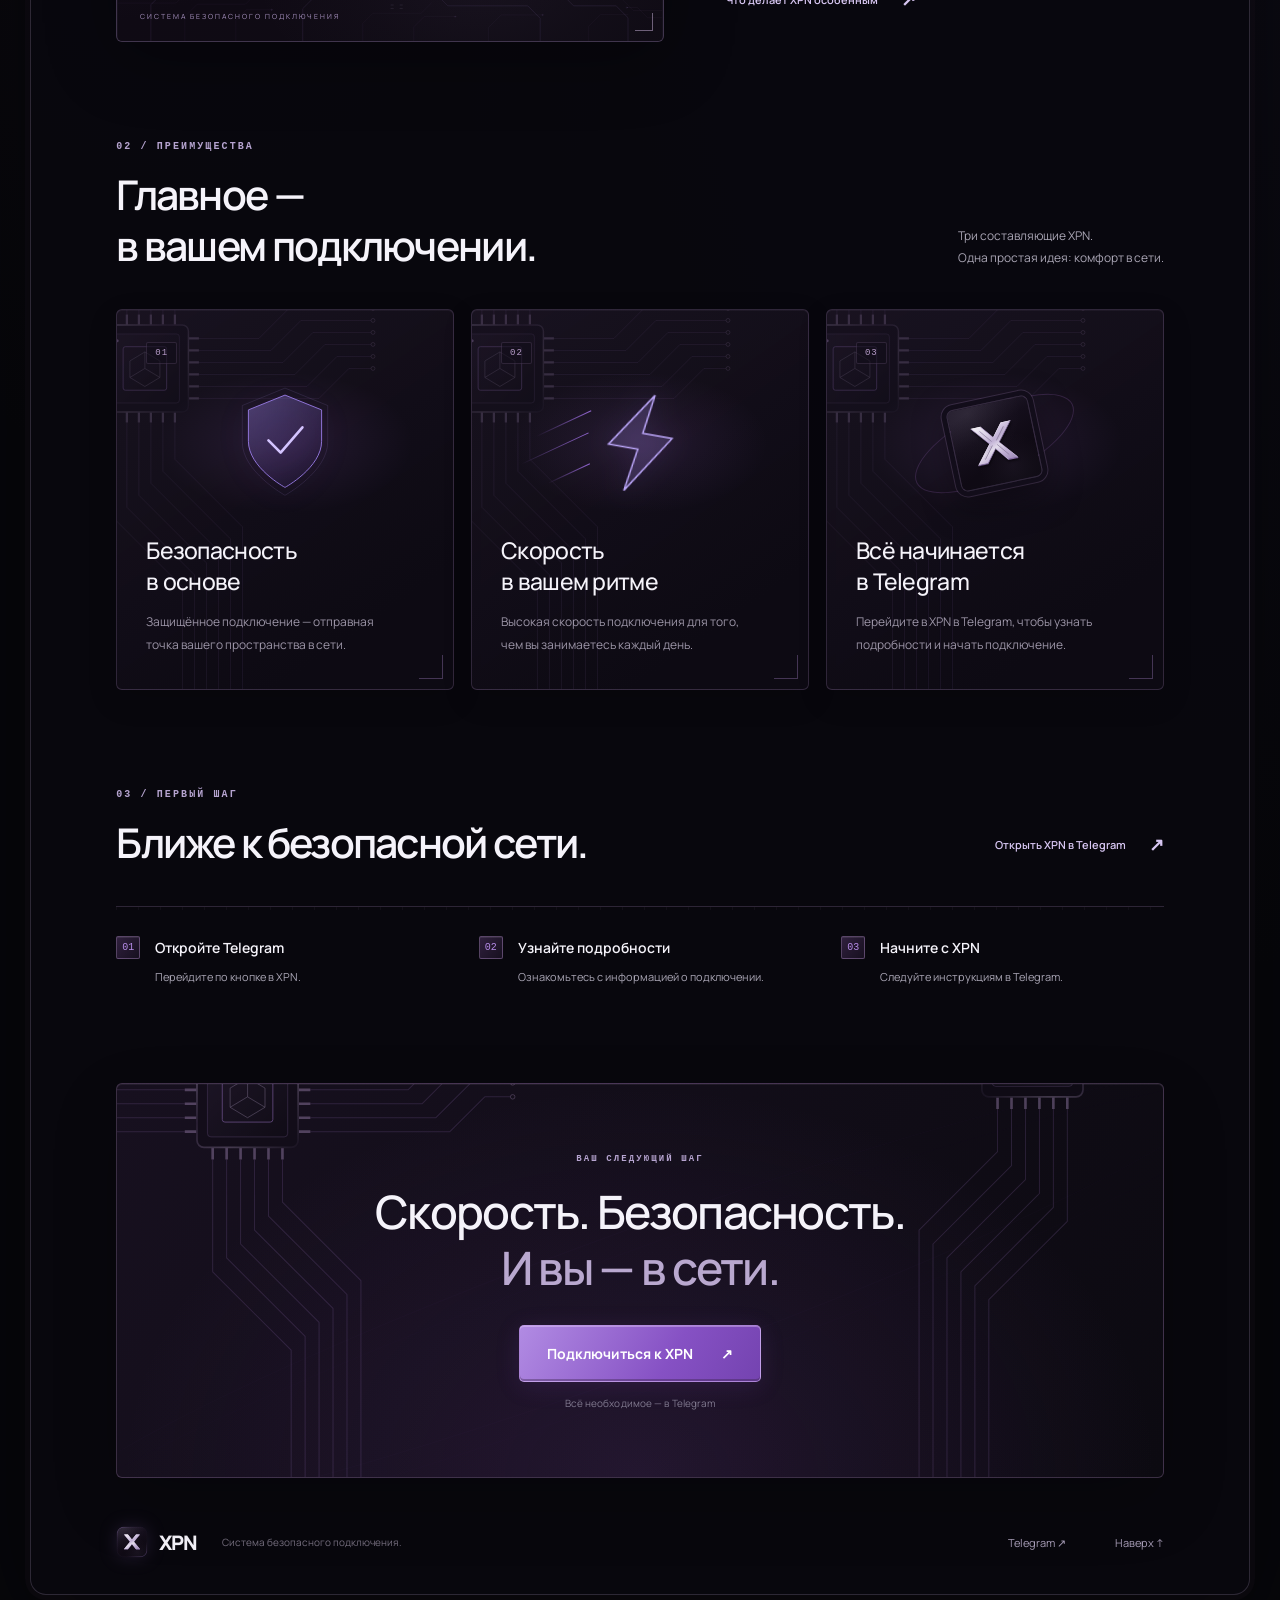
==== commit 4dcdd814: "Extend chip traces behind the globe" ====
--- a/index.html
+++ b/index.html
@@ -7,7 +7,7 @@
   <meta name="description" content="XPN — система безопасного подключения с высокой скоростью. Узнайте больше и начните подключение в Telegram.">
   <title>XPN — безопасное подключение на высокой скорости</title>
   <link rel="icon" href="assets/xpn-icon.svg" type="image/svg+xml">
-  <link rel="stylesheet" href="styles.css?v=20261102-mobile-chips">
+  <link rel="stylesheet" href="styles.css?v=20261102-chips-globe">
   <script src="app.js?v=20261102-mobile-chips" defer></script>
 </head>
 <body>
--- a/styles.css
+++ b/styles.css
@@ -35,7 +35,7 @@
 .nav a:hover:after{width:100%;left:0}
 .hero{padding-top:60px}
 .hero:before{background:radial-gradient(ellipse 36% 45% at 50% 85%,#76449c24,transparent 85%),linear-gradient(180deg,#19111f33,transparent 65%)}
-.hero-grid{background-image:url('assets/circuit-board.svg?v=20261102-mobile');background-size:100% auto;background-position:center top;background-repeat:no-repeat;opacity:.8;mask-image:linear-gradient(#000 0%,#000 70%,transparent 100%)}
+.hero-grid{background-image:url('assets/circuit-board.svg?v=20261102-chips-globe');background-size:100% auto;background-position:center top;background-repeat:no-repeat;opacity:.8;mask-image:linear-gradient(#000 0%,#000 70%,transparent 100%)}
 .hero h1{font-weight:600;text-shadow:0 2px 0 #d9cce508,0 12px 60px #a679ce15}
 .hero h1 span{background-image:linear-gradient(120deg,#f3edf8 12%,#c1b0d1 36%,#f4eff9 51%,#a78bbf 78%,#e7d9f3);background-clip:text}
 .pill{border-radius:4px;border-color:#a68abe45;background:linear-gradient(110deg,#a687b916,#17101fd9);box-shadow:inset 0 1px #ffffff0d;color:#c4b2d4}
@@ -55,7 +55,7 @@
 .brand-visual{border-radius:6px;border-color:#b195c74d;box-shadow:0 15px 70px #0005,inset 0 0 0 4px #cab4da08}
 .brand-visual:after{content:"";position:absolute;inset:10px;pointer-events:none;background:linear-gradient(#cbb4dd,#cbb4dd) left top/18px 1px no-repeat,linear-gradient(#cbb4dd,#cbb4dd) left top/1px 18px no-repeat,linear-gradient(#cbb4dd,#cbb4dd) right bottom/18px 1px no-repeat,linear-gradient(#cbb4dd,#cbb4dd) right bottom/1px 18px no-repeat;opacity:.5}
 .feature-card{isolation:isolate;overflow:hidden;border-radius:6px;border-color:#aa8bc037;background:linear-gradient(145deg,#201828b8,#0d0a13 80%);box-shadow:inset 0 1px #dcc8ed0c,0 10px 30px #0002;transition:border-color .25s,transform .25s,box-shadow .25s}
-.feature-card:before{content:"";position:absolute;inset:0;background:url('assets/circuit-board-static.svg?v=20261102-mobile') 15% 42%/900px auto;opacity:.17;pointer-events:none;z-index:-1}
+.feature-card:before{content:"";position:absolute;inset:0;background:url('assets/circuit-board-static.svg?v=20261102-chips-globe') 15% 42%/900px auto;opacity:.17;pointer-events:none;z-index:-1}
 .feature-card:after{content:"";position:absolute;right:10px;bottom:10px;width:23px;height:23px;border-right:1px solid #a783c75c;border-bottom:1px solid #a783c75c;pointer-events:none}
 .feature-card:hover{transform:translateY(-4px);border-color:#b08dd578;box-shadow:inset 0 1px #dcc8ed1c,0 15px 40px #0005}
 .feature-number{display:inline-block;padding:5px 8px;border:1px solid #b08dc02b;border-radius:2px;color:#b79cc9;background:#110d1880}
@@ -64,7 +64,7 @@
 .steps{border-top-color:#aa8bc03a;background:linear-gradient(90deg,#b292c70e 1px,transparent 1px) 0 0/22px 3px repeat-x}
 .steps>div>span{border-radius:2px;border-color:#b593ca60;background:linear-gradient(130deg,#30203e,#17101f);box-shadow:inset 0 1px #ffffff15;font-family:Consolas,monospace}
 .final-cta{border-radius:6px;border-color:#b08bc247;background:radial-gradient(ellipse at 50% 100%,#73409830,transparent 70%),linear-gradient(120deg,#17101f,#0c0a11);box-shadow:inset 0 1px #decced12,0 25px 65px #0003}
-.final-cta:before{content:"";position:absolute;inset:0;background:url('assets/circuit-board-static.svg?v=20261102-mobile') center/cover;opacity:.3;z-index:-1;pointer-events:none}
+.final-cta:before{content:"";position:absolute;inset:0;background:url('assets/circuit-board-static.svg?v=20261102-chips-globe') center/cover;opacity:.3;z-index:-1;pointer-events:none}
 .cta-orbit{opacity:.25}
 .status-dot{animation:signal-glow 3.5s ease-in-out infinite}
 @keyframes signal-glow{0%,100%{box-shadow:0 0 6px #ad79ff80}50%{box-shadow:0 0 14px #c5a0ff}}
@@ -94,8 +94,8 @@
 @media(max-width:760px){.globe-scene{height:268px}}
 
 /* Pause hidden circuitry; static panels do not keep repainting below the fold. */
-.hero.is-idle .hero-grid{background-image:url('assets/circuit-board-static.svg?v=20261102-mobile')}
-@media(prefers-reduced-motion:reduce){.hero-grid{background-image:url('assets/circuit-board-static.svg?v=20261102-mobile')}}
+.hero.is-idle .hero-grid{background-image:url('assets/circuit-board-static.svg?v=20261102-chips-globe')}
+@media(prefers-reduced-motion:reduce){.hero-grid{background-image:url('assets/circuit-board-static.svg?v=20261102-chips-globe')}}
 @media(max-width:760px){
  .site-shell{margin:8px;box-shadow:0 0 0 2px #17121d45}
  .header{height:68px;padding-inline:14px;gap:10px}
@@ -110,7 +110,7 @@
  .hero-actions{flex-direction:column;gap:12px;margin:0 28px}
  .hero-actions .button{width:100%;max-width:270px;min-width:0;min-height:48px;justify-content:center}
  .cta-caption{margin-top:12px}
- .hero-grid{position:relative;inset:auto;z-index:0;height:110px;margin-top:14px;margin-bottom:-55px;background-position:center -20px;opacity:.9;mask-image:none}
+ .hero-grid{position:relative;inset:auto;z-index:0;--board-height:clamp(210px,60vw,300px);height:var(--board-height);margin-top:14px;margin-bottom:calc(55px - var(--board-height));background-position:center -20px;opacity:.9;mask-image:none}
  .globe-scene{width:124%;left:-12%;height:clamp(240px,64vw,285px);margin-top:0}
  .globe-halo{filter:none;opacity:.7}
  .connection-tag{backdrop-filter:none;font-size:7.5px;padding:8px;gap:6px;box-shadow:inset 3px 0 #a879c9,0 5px 16px #0005}
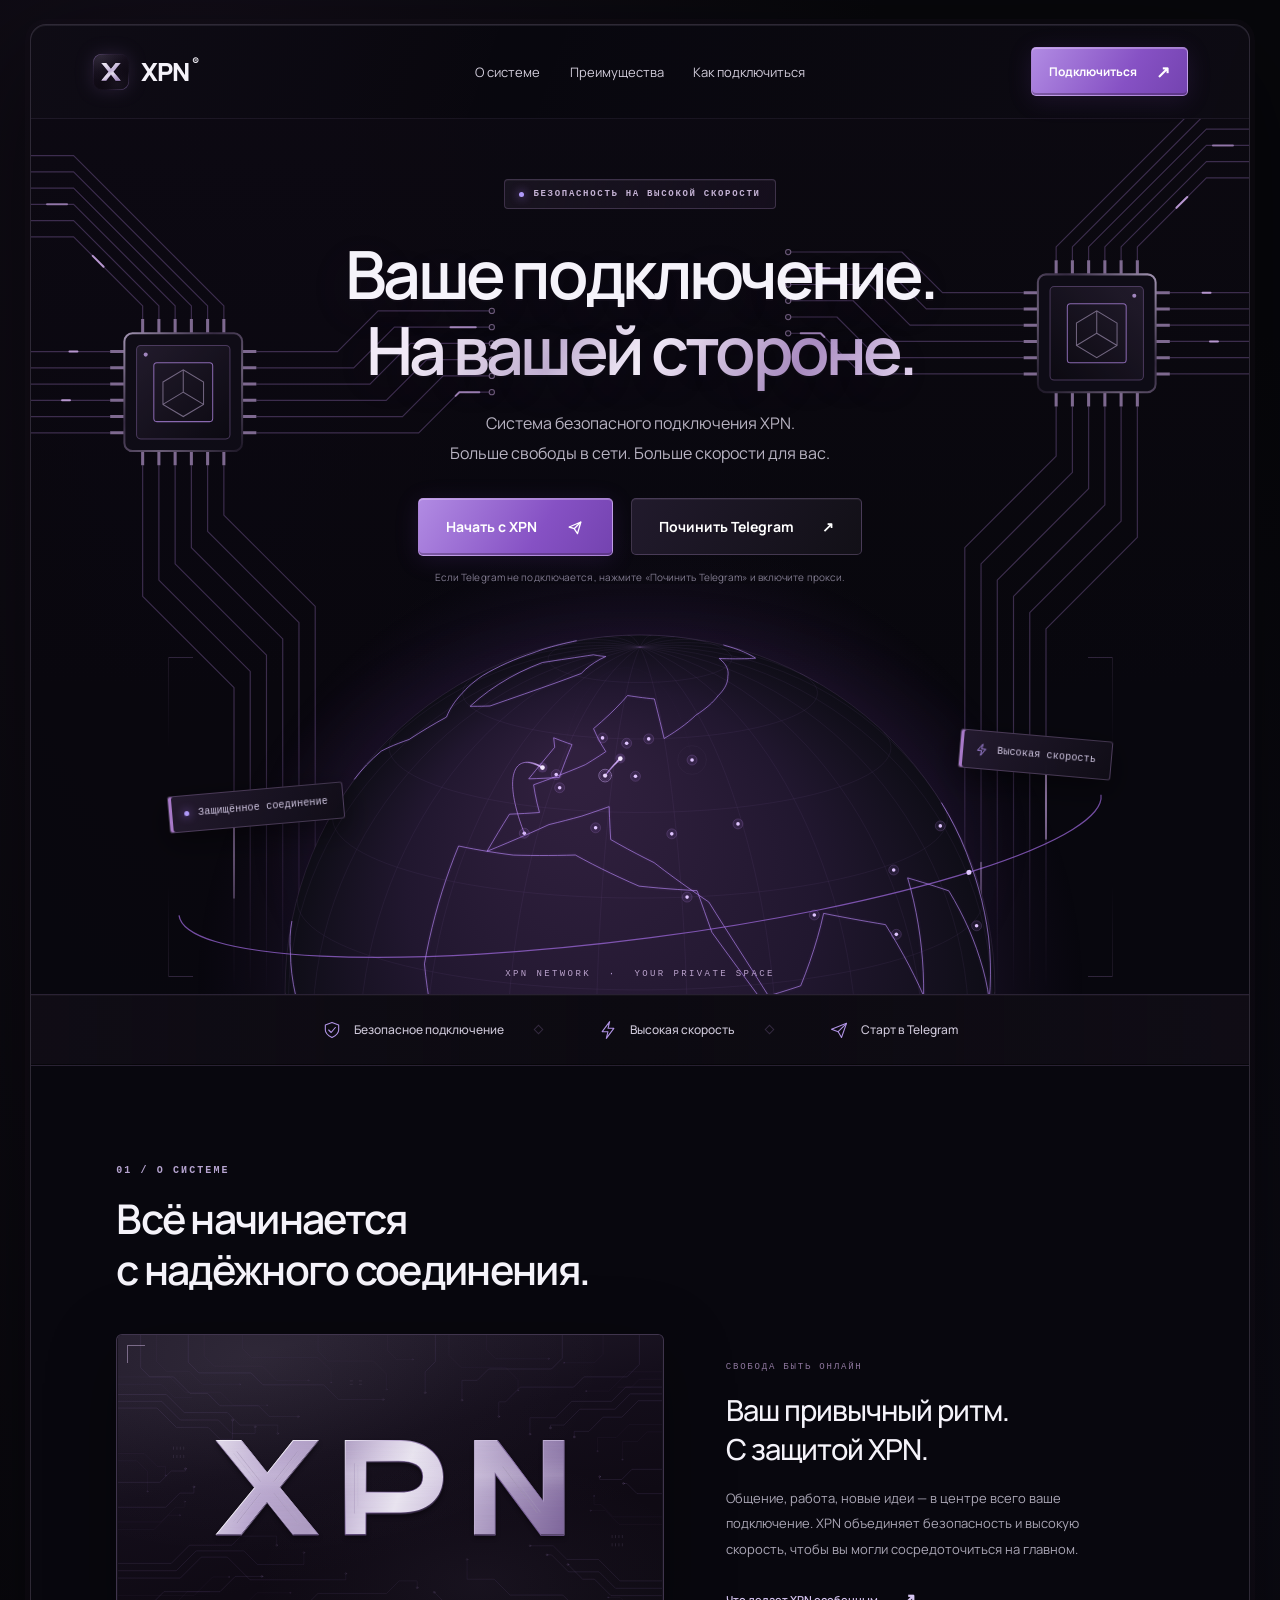
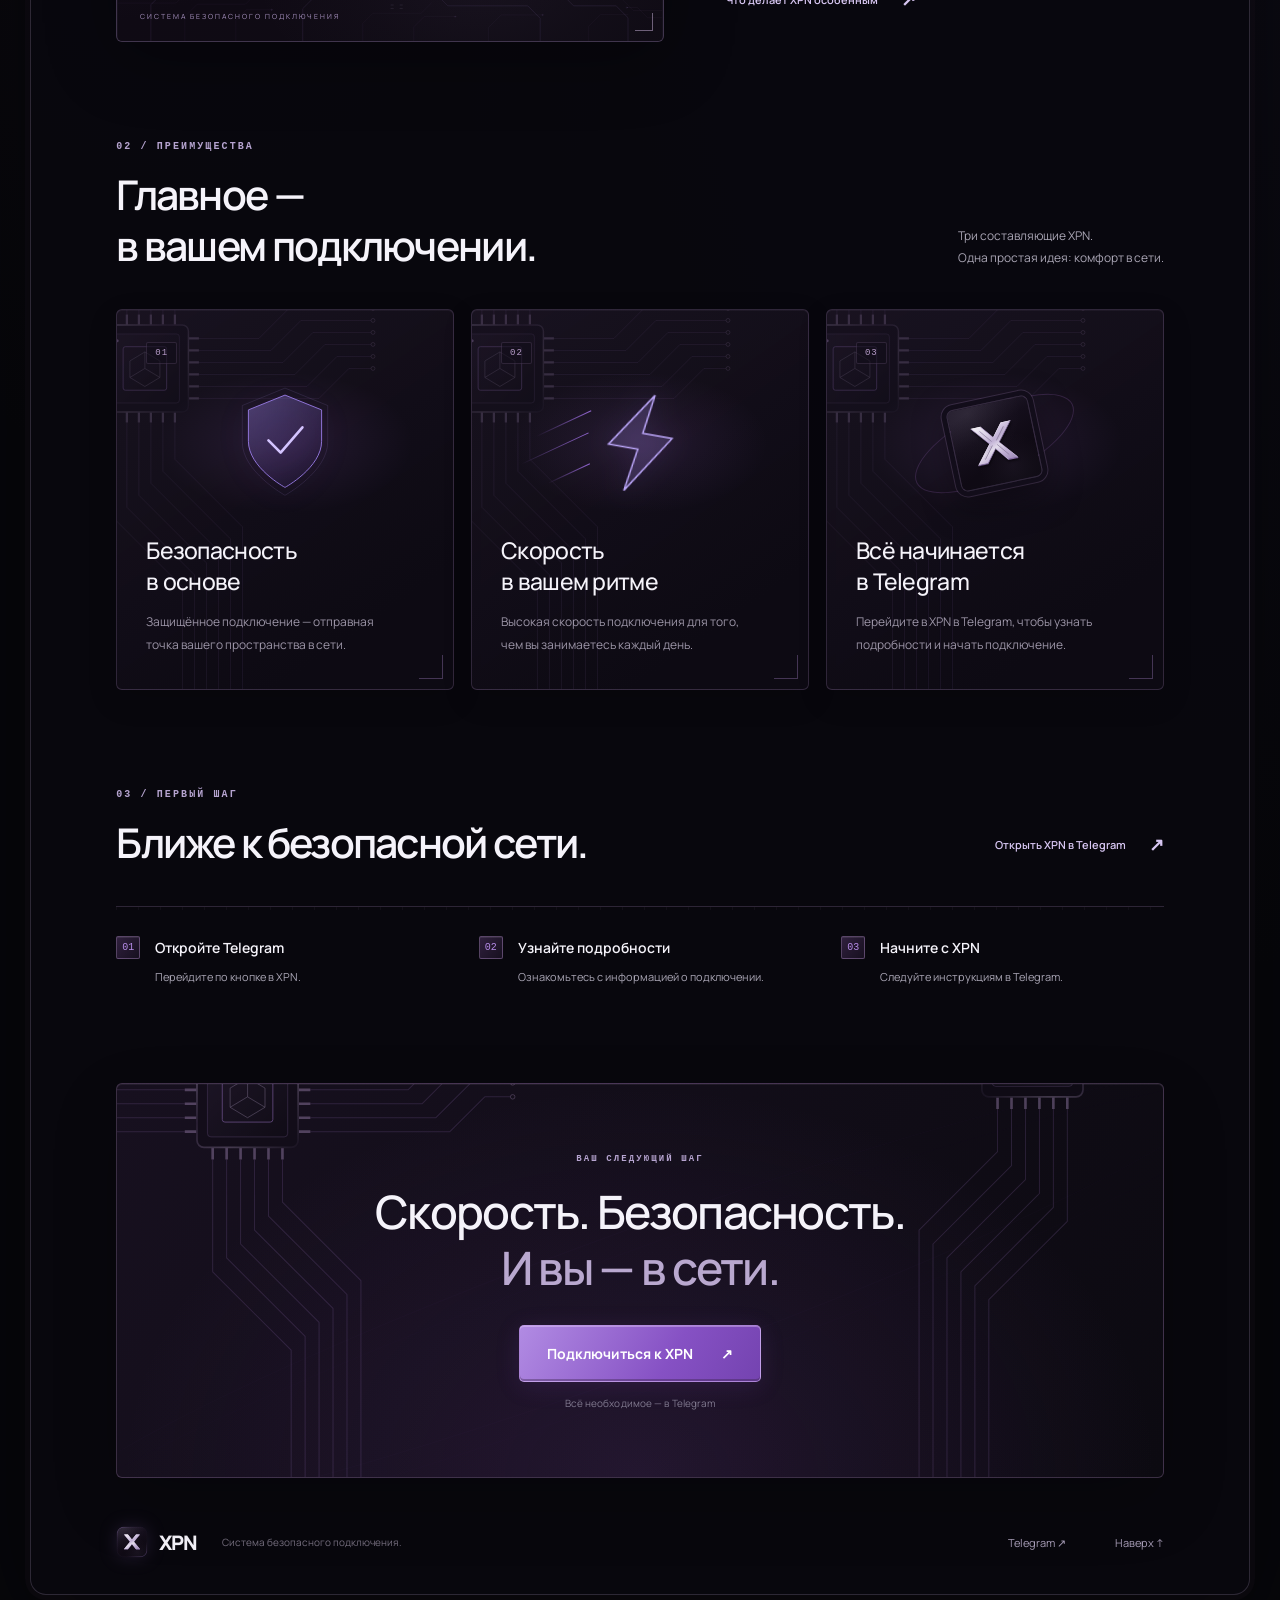
==== commit 78bed529: "Open XPN in Telegram with a web fallback" ====
--- a/index.html
+++ b/index.html
@@ -7,8 +7,8 @@
   <meta name="description" content="XPN — система безопасного подключения с высокой скоростью. Узнайте больше и начните подключение в Telegram.">
   <title>XPN — безопасное подключение на высокой скорости</title>
   <link rel="icon" href="assets/xpn-icon.svg" type="image/svg+xml">
-  <link rel="stylesheet" href="styles.css?v=20261102-chips-globe">
-  <script src="app.js?v=20261102-mobile-chips" defer></script>
+  <link rel="stylesheet" href="styles.css?v=20261118-telegram-fallback">
+  <script src="app.js?v=20261118-telegram-fallback" defer></script>
 </head>
 <body>
   <a class="skip-link" href="#main">К содержимому</a>
@@ -18,10 +18,10 @@
       <nav class="nav" aria-label="Основная навигация">
         <a href="#about">О системе</a><a href="#features">Преимущества</a><a href="#start">Как подключиться</a>
       </nav>
-      <a class="button button-small header-cta" href="https://t.me/XPN_PRIVATE_BOT?start=ref2_82XtyKxvrHxAdKYM02h9NQ" target="_blank" rel="noopener noreferrer">Подключиться <span aria-hidden="true">↗</span></a>
+      <a class="button button-small header-cta" href="tg://resolve?domain=XPN_PRIVATE_BOT&amp;start=ref2_82XtyKxvrHxAdKYM02h9NQ">Подключиться <span aria-hidden="true">↗</span></a>
       <button class="menu-toggle" type="button" aria-expanded="false" aria-controls="mobile-nav" aria-label="Открыть меню"><span></span><span></span></button>
     </header>
-    <nav id="mobile-nav" class="mobile-nav" aria-label="Мобильная навигация" hidden><a href="#about">О системе</a><a href="#features">Преимущества</a><a href="#start">Как подключиться</a><a href="https://t.me/XPN_PRIVATE_BOT?start=ref2_82XtyKxvrHxAdKYM02h9NQ" target="_blank" rel="noopener noreferrer">XPN в Telegram ↗</a></nav>
+    <nav id="mobile-nav" class="mobile-nav" aria-label="Мобильная навигация" hidden><a href="#about">О системе</a><a href="#features">Преимущества</a><a href="#start">Как подключиться</a><a href="tg://resolve?domain=XPN_PRIVATE_BOT&amp;start=ref2_82XtyKxvrHxAdKYM02h9NQ">XPN в Telegram ↗</a></nav>
     <main id="main">
       <section class="hero" aria-labelledby="hero-title">
         <div class="hero-copy">
@@ -29,10 +29,15 @@
           <h1 id="hero-title">Ваше подключение.<br><span>На вашей стороне.</span></h1>
           <p class="hero-description">Система безопасного подключения XPN.<br>Больше свободы в сети. Больше скорости для вас.</p>
           <div class="hero-actions">
-          <a class="button hero-cta" href="https://t.me/XPN_PRIVATE_BOT?start=ref2_82XtyKxvrHxAdKYM02h9NQ" target="_blank" rel="noopener noreferrer">Начать с XPN <svg viewBox="0 0 24 24" fill="none" aria-hidden="true"><path d="m5 12 14-6-4 14-4-6-6-2Z" stroke="currentColor" stroke-width="1.6" stroke-linejoin="round"/><path d="m11 14 8-8" stroke="currentColor" stroke-width="1.6"/></svg></a>
+          <a class="button hero-cta" href="tg://resolve?domain=XPN_PRIVATE_BOT&amp;start=ref2_82XtyKxvrHxAdKYM02h9NQ">Начать с XPN <svg viewBox="0 0 24 24" fill="none" aria-hidden="true"><path d="m5 12 14-6-4 14-4-6-6-2Z" stroke="currentColor" stroke-width="1.6" stroke-linejoin="round"/><path d="m11 14 8-8" stroke="currentColor" stroke-width="1.6"/></svg></a>
           <a class="button hero-proxy-cta" href="tg://webproxy?server=edge.xpn.lol%2Ffid5kwc6jlrfxfx2&amp;secret=cFtwKuy4PcRSDKG7u0Wz3gw">Починить Telegram <span aria-hidden="true">↗</span></a>
           </div>
-          <span class="cta-caption">Подключение через Telegram <span aria-hidden="true">↗</span></span>
+          <span class="cta-caption">
+            Если Telegram не подключается, нажмите «Починить Telegram» и включите прокси.
+            <span class="telegram-fallback" aria-live="polite">
+              <a id="telegram-fallback" href="https://t.me/XPN_PRIVATE_BOT?start=ref2_82XtyKxvrHxAdKYM02h9NQ" target="_blank" rel="noopener noreferrer" hidden>Открыть через t.me</a>
+            </span>
+          </span>
         </div>
         <div class="hero-grid" aria-hidden="true"></div>
         <div class="globe-scene" aria-hidden="true">
@@ -59,10 +64,10 @@
         </div>
       </section>
       <section class="section start" id="start" aria-labelledby="start-title">
-        <div class="section-top"><div><span class="eyebrow">03 / ПЕРВЫЙ ШАГ</span><h2 id="start-title">Ближе к безопасной сети.</h2></div><a class="text-link" href="https://t.me/XPN_PRIVATE_BOT?start=ref2_82XtyKxvrHxAdKYM02h9NQ" target="_blank" rel="noopener noreferrer">Открыть XPN в Telegram <span aria-hidden="true">↗</span></a></div>
+        <div class="section-top"><div><span class="eyebrow">03 / ПЕРВЫЙ ШАГ</span><h2 id="start-title">Ближе к безопасной сети.</h2></div><a class="text-link" href="tg://resolve?domain=XPN_PRIVATE_BOT&amp;start=ref2_82XtyKxvrHxAdKYM02h9NQ">Открыть XPN в Telegram <span aria-hidden="true">↗</span></a></div>
         <div class="steps"><div><span>01</span><h3>Откройте Telegram</h3><p>Перейдите по кнопке в XPN.</p></div><div><span>02</span><h3>Узнайте подробности</h3><p>Ознакомьтесь с информацией о подключении.</p></div><div><span>03</span><h3>Начните с XPN</h3><p>Следуйте инструкциям в Telegram.</p></div></div>
       </section>
-      <section class="final-cta" aria-labelledby="final-title"><div class="cta-orbit" aria-hidden="true"></div><span class="eyebrow">ВАШ СЛЕДУЮЩИЙ ШАГ</span><h2 id="final-title">Скорость. Безопасность.<br><span>И вы — в сети.</span></h2><a class="button" href="https://t.me/XPN_PRIVATE_BOT?start=ref2_82XtyKxvrHxAdKYM02h9NQ" target="_blank" rel="noopener noreferrer">Подключиться к XPN <span aria-hidden="true">↗</span></a><span class="cta-caption">Всё необходимое — в Telegram</span></section>
+      <section class="final-cta" aria-labelledby="final-title"><div class="cta-orbit" aria-hidden="true"></div><span class="eyebrow">ВАШ СЛЕДУЮЩИЙ ШАГ</span><h2 id="final-title">Скорость. Безопасность.<br><span>И вы — в сети.</span></h2><a class="button" href="tg://resolve?domain=XPN_PRIVATE_BOT&amp;start=ref2_82XtyKxvrHxAdKYM02h9NQ">Подключиться к XPN <span aria-hidden="true">↗</span></a><span class="cta-caption">Всё необходимое — в Telegram</span></section>
     </main>
     <footer class="footer"><a class="brand" href="#" aria-label="XPN — на главную"><img src="assets/xpn-icon.svg" alt="" width="32" height="32"><span>XPN</span></a><p>Система безопасного подключения.</p><a href="https://t.me/XPNXPNXPN" target="_blank" rel="noopener noreferrer">Telegram <span aria-hidden="true">↗</span></a><a class="back-top" href="#">Наверх ↑</a></footer>
   </div>
--- a/styles.css
+++ b/styles.css
@@ -140,3 +140,15 @@
  .status-dot{animation:none}
 }
 @media(hover:none){.feature-card:hover{transform:none}.brand-visual:hover{box-shadow:none}}
+
+.cta-caption .telegram-fallback { display: block; margin-left: 0; }
+.telegram-fallback a:not([hidden]) {
+  display: inline-flex;
+  align-items: center;
+  min-height: 44px;
+  padding-inline: 12px;
+  color: #d4c4ff;
+  font-size: 16px;
+  font-weight: 700;
+  text-decoration: underline;
+}
